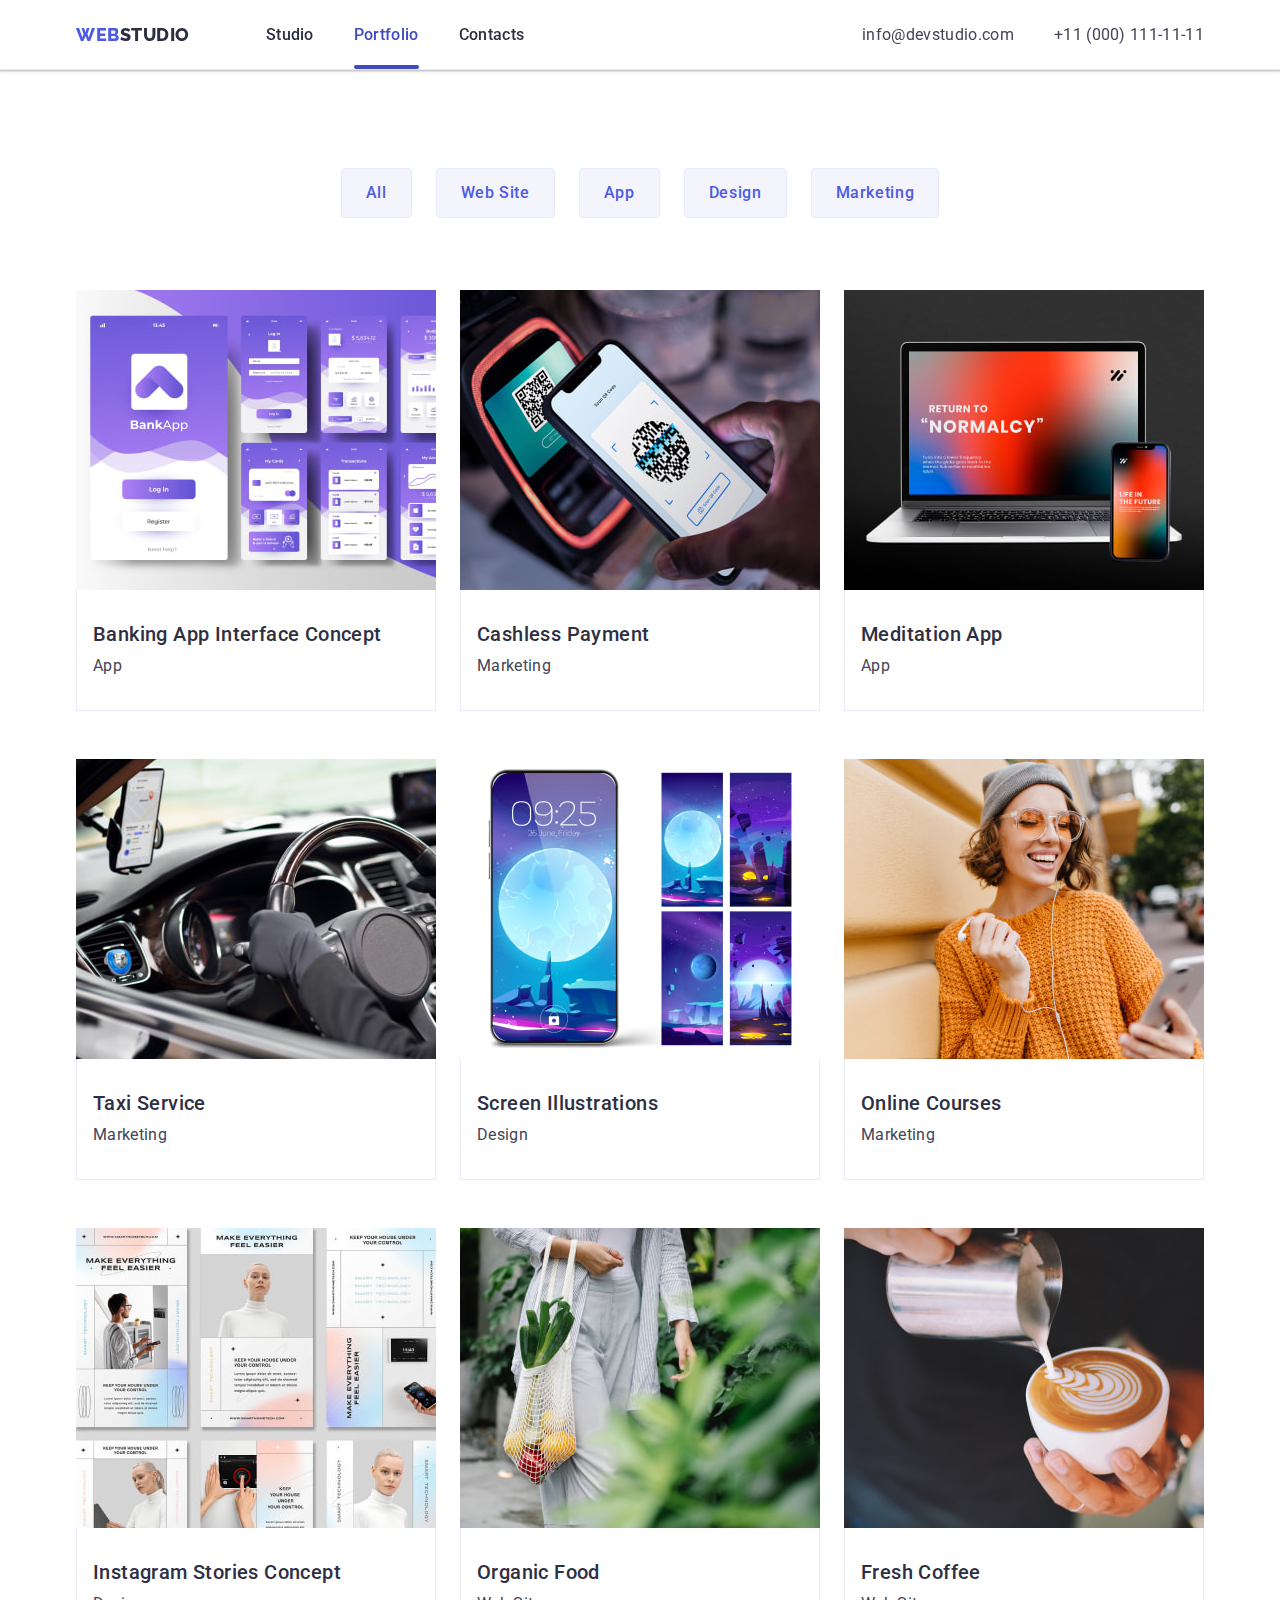
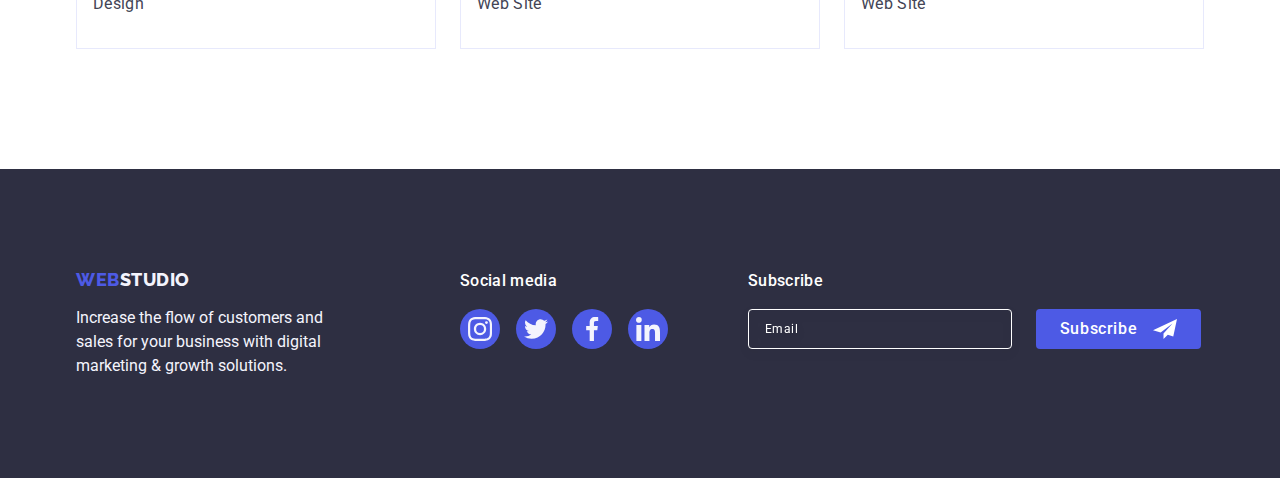
==== portfolio.html @ 92ce699a "Initial commit" ====
<!DOCTYPE html>
<html lang="en">
  <head>
    <meta charset="UTF-8" />
    <meta http-equiv="X-UA-Compatible" content="IE=edge" />
    <meta name="viewport" content="width=device-width, initial-scale=1.0" />
    <title>Web Studio</title>
    <link rel="preconnect" href="https://fonts.googleapis.com" />
    <link rel="preconnect" href="https://fonts.gstatic.com" crossorigin />
    <link href="https://fonts.googleapis.com/css2?family=Raleway:wght@800&family=Roboto:wght@400;500;700&display=swap" rel="stylesheet" />
    <link rel="stylesheet" href="https://cdnjs.cloudflare.com/ajax/libs/modern-normalize/1.0.0/modern-normalize.min.css" />
    <link rel="stylesheet" href="./css/styles.css" />
  </head>
  <body>
    <!-- Header -->
    <header class="header">
      <div class="header-section container">
        <nav class="nav-list">
          <a class="logo link" href="./index.html">Web<span class="logo-studio">Studio</span></a>
          <ul class="list">
            <li><a class="link" href="./index.html">Studio</a></li>
            <li><a class="link underline" href="./portfolio.html">Portfolio</a></li>
            <li><a class="link" href="">Contacts</a></li>
          </ul>
        </nav>
        <address class="address-link">
          <ul class="list">
            <li><a class="link" href="mailto:info@devstudio.com">info@devstudio.com</a></li>
            <li><a class="link" href="tel:+110001111111">+11 (000) 111-11-11</a></li>
          </ul>
        </address>
      </div>
    </header>
    <main>
      <!-- Main section -->
      <section class="portfolio-section">
        <div class="container">
          <h1 hidden>Portfolio</h1>
          <ul class="list">
            <li>
              <button class="filter-button" type="button">All</button>
            </li>
            <li>
              <button class="filter-button" type="button">Web Site</button>
            </li>
            <li>
              <button class="filter-button" type="button">App</button>
            </li>
            <li>
              <button class="filter-button" type="button">Design</button>
            </li>
            <li>
              <button class="filter-button" type="button">Marketing</button>
            </li>
          </ul>
          <ul class="portfolio-content-list list">
            <li class="portfolio-content-item">
              <a class="link portfolio-link" href="">
                <div class="thumb">
                  <img src="./images/portfolio/img-1.jpg" width="360" height="300" alt="Illustration" />
                  <p class="overlay-text">
                    14 Stylish and User-Friendly App Design Concepts · Task Manager App · Calorie Tracker App · Exotic Fruit Ecommerce App · Cloud Storage App
                  </p>
                </div>
                <div class="portfolio-content-list-text">
                  <h2 class="portfolio-content-subtitle">Banking App Interface Concept</h2>
                  <p class="portfolio-content-text">App</p>
                </div>
              </a>
            </li>
            <li class="portfolio-content-item">
              <a class="link portfolio-link" href="">
                <div class="thumb">
                  <img src="./images/portfolio/img-2.jpg" width="360" height="300" alt="Illustration" />
                  <p class="overlay-text">
                    14 Stylish and User-Friendly App Design Concepts · Task Manager App · Calorie Tracker App · Exotic Fruit Ecommerce App · Cloud Storage App
                  </p>
                </div>
                <div class="portfolio-content-list-text">
                  <h2 class="portfolio-content-subtitle">Cashless Payment</h2>
                  <p class="portfolio-content-text">Marketing</p>
                </div>
              </a>
            </li>
            <li class="portfolio-content-item">
              <a class="link portfolio-link" href="">
                <div class="thumb">
                  <img src="./images/portfolio/img-3.jpg" width="360" height="300" alt="Illustration" />
                  <p class="overlay-text">
                    14 Stylish and User-Friendly App Design Concepts · Task Manager App · Calorie Tracker App · Exotic Fruit Ecommerce App · Cloud Storage App
                  </p>
                </div>
                <div class="portfolio-content-list-text">
                  <h2 class="portfolio-content-subtitle">Meditation App</h2>
                  <p class="portfolio-content-text">App</p>
                </div>
              </a>
            </li>
            <li class="portfolio-content-item">
              <a class="link portfolio-link" href="">
                <div class="thumb">
                  <img src="./images/portfolio/img-4.jpg" width="360" height="300" alt="Illustration" />
                  <p class="overlay-text">
                    14 Stylish and User-Friendly App Design Concepts · Task Manager App · Calorie Tracker App · Exotic Fruit Ecommerce App · Cloud Storage App
                  </p>
                </div>
                <div class="portfolio-content-list-text">
                  <h2 class="portfolio-content-subtitle">Taxi Service</h2>
                  <p class="portfolio-content-text">Marketing</p>
                </div>
              </a>
            </li>
            <li class="portfolio-content-item">
              <a class="link portfolio-link" href="">
                <div class="thumb">
                  <img src="./images/portfolio/img-5.jpg" width="360" height="300" alt="Illustration" />
                  <p class="overlay-text">
                    14 Stylish and User-Friendly App Design Concepts · Task Manager App · Calorie Tracker App · Exotic Fruit Ecommerce App · Cloud Storage App
                  </p>
                </div>
                <div class="portfolio-content-list-text">
                  <h2 class="portfolio-content-subtitle">Screen Illustrations</h2>
                  <p class="portfolio-content-text">Design</p>
                </div>
              </a>
            </li>
            <li class="portfolio-content-item">
              <a class="link portfolio-link" href="">
                <div class="thumb">
                  <img src="./images/portfolio/img-6.jpg" width="360" height="300" alt="Illustration" />
                  <p class="overlay-text">
                    14 Stylish and User-Friendly App Design Concepts · Task Manager App · Calorie Tracker App · Exotic Fruit Ecommerce App · Cloud Storage App
                  </p>
                </div>
                <div class="portfolio-content-list-text">
                  <h2 class="portfolio-content-subtitle">Online Courses</h2>
                  <p class="portfolio-content-text">Marketing</p>
                </div>
              </a>
            </li>
            <li class="portfolio-content-item">
              <a class="link portfolio-link" href="">
                <div class="thumb">
                  <img src="./images/portfolio/img-7.jpg" width="360" height="300" alt="Illustration" />
                  <p class="overlay-text">
                    14 Stylish and User-Friendly App Design Concepts · Task Manager App · Calorie Tracker App · Exotic Fruit Ecommerce App · Cloud Storage App
                  </p>
                </div>
                <div class="portfolio-content-list-text">
                  <h2 class="portfolio-content-subtitle">Instagram Stories Concept</h2>
                  <p class="portfolio-content-text">Design</p>
                </div>
              </a>
            </li>
            <li class="portfolio-content-item">
              <a class="link portfolio-link" href="">
                <div class="thumb">
                  <img src="./images/portfolio/img-8.jpg" width="360" height="300" alt="Illustration" />
                  <p class="overlay-text">
                    14 Stylish and User-Friendly App Design Concepts · Task Manager App · Calorie Tracker App · Exotic Fruit Ecommerce App · Cloud Storage App
                  </p>
                </div>
                <div class="portfolio-content-list-text">
                  <h2 class="portfolio-content-subtitle">Organic Food</h2>
                  <p class="portfolio-content-text">Web Site</p>
                </div>
              </a>
            </li>
            <li class="portfolio-content-item">
              <a class="link portfolio-link" href="">
                <div class="thumb">
                  <img src="./images/portfolio/img-9.jpg" width="360" height="300" alt="Illustration" />
                  <p class="overlay-text">
                    14 Stylish and User-Friendly App Design Concepts · Task Manager App · Calorie Tracker App · Exotic Fruit Ecommerce App · Cloud Storage App
                  </p>
                </div>
                <div class="portfolio-content-list-text">
                  <h2 class="portfolio-content-subtitle">Fresh Coffee</h2>
                  <p class="portfolio-content-text">Web Site</p>
                </div>
              </a>
            </li>
          </ul>
        </div>
      </section>
    </main>
    <!-- Footer -->
    <footer class="footer">
      <div class="container footer-container">
        <div class="footer-text">
          <a class="link" href="./index.html">Web<span class="logo-studio">Studio</span></a>
          <p class="text">Increase the flow of customers and sales for your business with digital marketing & growth solutions.</p>
        </div>
        <div class="footer-social">
          <p class="footer-uppertitle">Social media</p>
          <ul class="footer-list">
            <li class="footer-list-item">
              <a class="footer-link" href="instagram.com">
                <svg class="footer-icon" width="24" height="24">
                  <use href="./images/icons.svg#instagram"></use>
                </svg>
              </a>
            </li>
            <li class="footer-list-item">
              <a class="footer-link" href="twitter.com">
                <svg class="footer-icon" width="24" height="24">
                  <use href="./images/icons.svg#twitter"></use>
                </svg>
              </a>
            </li>
            <li class="footer-list-item">
              <a class="footer-link" href="facebook.com">
                <svg class="footer-icon" width="24" height="24">
                  <use href="./images/icons.svg#facebook"></use>
                </svg>
              </a>
            </li>
            <li class="footer-list-item">
              <a class="footer-link" href="linkedin.com">
                <svg class="footer-icon" width="24" height="24">
                  <use href="./images/icons.svg#linkedin"></use>
                </svg>
              </a>
            </li>
          </ul>
        </div>
        <div class="footer-email-container">
          <p class="footer-uppertitle">Subscribe</p>
          <form name="email_form">
            <input class="footer-email" type="email" name="email" placeholder="Email" />
          </form>
          <button class="subscribe-btn" type="submit">
            Subscribe
            <svg class="subscribe-icon" width="24" height="24">
              <use href="./images/icons.svg#subscribe"></use>
            </svg>
          </button>
        </div>
      </div>
    </footer>
  </body>
</html>
---- css/styles.css ----
:root {
    --color-iris: #4d5ae5;
    --color-ocean: #404bbf;
    --color-navy-blue: #2e2f42;
    --color-green: #31d0aa;
    --color-slate: #434455;
    --color-light-slate: #8e8f99;
    --color-cornflower: #e7e9fc;
    --color-cloud: #f4f4fd;
    --color-navy-blue-modal: rgba(46, 47, 66, 0.4);
    --color-grey: #2e2f42;
    --color-white: #ffffff;
    --color-dairy: #fcfcfc;
    --standart-anim: 250ms cubic-bezier(0.4, 0, 0.2, 1);
}

body {
    font-family: 'Roboto', sans-serif;
    color: #434455;
    background-color: var(--color-white);
}

img {
    display: block;
}

ul {
    padding-inline: 0;
    margin-inline: 0;
    padding: 0;
    margin: 0;
}


h1 h2 h3 h4 h5 {
    padding-inline: 0;
    margin-inline: 0;
    padding: 0;
    margin: 0;
}

p {
    padding-inline: 0;
    margin-inline: 0;
    padding: 0;
    margin: 0;
}

.container {
    width: 1158px;
    margin: 0 auto;
    padding: 0 15px;
}

/**
  |============================
  | Header & Logo
  |============================
*/

.header {
    position: fixed;
    z-index: 2;
    top: 0;
    width: 100%;
    background-color: var(--color-white);
    border-bottom: 1px solid var(--color-cornflower);
    box-shadow: 0px 2px 1px rgba(46, 47, 66, 0.08), 0px 1px 1px rgba(46, 47, 66, 0.16), 0px 1px 6px rgba(46, 47, 66, 0.08);
}

.header-section {
    display: flex;
    align-items: center;
}

.nav-list {
    display: flex;
    align-items: center;
    justify-content: space-around;
    margin-right: auto;
}

.header .logo {
    margin-right: 76px;
}

.header .link {
    padding: 24px 0;
    font-family: 'Raleway', sans-serif;
    font-weight: 800;
    font-size: 18px;
    line-height: 1.17;
    letter-spacing: 0.03em;
    text-transform: uppercase;
    text-decoration: none;
    color: var(--color-iris)
}

.header .logo-studio {
    color: var(--color-navy-blue);
}

.header .list {
    gap: 40px;
    display: flex;
    list-style: none;
}

.header .list .link {
    position: relative;
    font-family: inherit;
    text-transform: none;
    font-weight: 500;
    font-size: 16px;
    line-height: 1.5;
    text-decoration: none;
    letter-spacing: 0.02em;
    color: var(--color-navy-blue);

    transition: color var(--standart-anim);
}

.header .list .link:hover,
.header .list .link:focus {
    color: var(--color-ocean);
}

.header .list .link.underline {
    color: var(--color-ocean);
}

.underline::after {
    content: '';
    position: absolute;
    left: 0;
    bottom: -1px;
    display: block;
    height: 4px;
    width: 100%;
    background-color: var(--color-ocean);
    border-radius: 2px;
}

.address-link {
    font-style: normal;
    list-style: none;
}

.address-link .list .link {
    text-transform: none;
    font-weight: 400;
    font-size: 16px;
    line-height: 1.5;
    color: var(--color-slate);
    text-decoration: none;
    letter-spacing: 0.02em;
}

.address-link .link:hover,
.address-link .link:focus {
    color: var(--color-ocean);
}

/**
  |============================
  | Hero section
  |============================
*/

.hero {
    margin-top: 72px;
    background-image: linear-gradient(rgba(46, 47, 66, 0.7), rgba(46, 47, 66, 0.7)), url('../images/main-page/background.jpg');
    background-position: center;
    background-repeat: no-repeat;
    background-size: cover;
    max-width: 1440px;
    margin-left: auto;
    margin-right: auto;
    background-color: var(--color-navy-blue);
    padding: 188px 0;

}

.hero-title {
    margin: 0 auto 48px;
    display: block;
    max-width: 496px;
    font-weight: 700;
    font-size: 56px;
    color: var(--color-white);
    text-align: center;
    line-height: 1.07;
    letter-spacing: 0.02em;
}

.hero-btn {
    min-width: 169px;
    height: 56px;
    display: block;
    margin: 0 auto;
    text-align: center;
    cursor: pointer;
    font-family: inherit;
    font-weight: 500;
    font-size: 16px;
    line-height: 1.5;
    letter-spacing: 0.04em;
    background: var(--color-iris);
    color: var(--color-white);
    border: none;
    border-radius: 4px;

    transition: background-color var(--standart-anim);
}

.hero-btn:hover,
.hero-btn:focus {
    background-color: var(--color-ocean);
}

/**
  |============================
  | 2nd section
  |============================
*/


.advantage-list {
    padding: 120px 0;
}

.advantage-list .list {
    padding: 0;
    display: flex;
    align-items: center;
    justify-content: center;
    list-style: none;
    gap: 24px;
}

.advantage-list-item {
    width: calc((100% - 72px) / 4);
}

.advantage-list .subtitle {
    margin-top: 0;
    margin-bottom: 8px;
    font-weight: 500;
    font-size: 20px;
    line-height: 1.2;
    letter-spacing: 0.02em;
    color: var(--color-navy-blue);
    max-width: 264px;
}

.advantage-list-text {
    font-size: 16px;
    line-height: 1.5;
    letter-spacing: 0.02em;
    color: var(--color-slate);
}

.advantage-icon-container {
    display: flex;
    align-items: center;
    justify-content: center;
    height: 112px;
    background-color: var(--color-cloud);
    border-radius: 4px;
    margin-bottom: 8px;

}

/**
  |============================
  | 3rd section
  |============================
*/

.img-section {
    padding-bottom: 120px;
}

.img-section .title {
    margin-top: 0;
    font-weight: 700;
    font-size: 36px;
    line-height: 1.11;
    color: var(--color-navy-blue);
    text-align: center;
    letter-spacing: 0.02em;
    text-transform: capitalize;
    margin-bottom: 72px;
}

.img-section .list {
    display: flex;
    flex-wrap: wrap;
    justify-content: center;
    gap: 24px;
    list-style: none;
}

.img-section-item {
    width: calc((100% - 3 * 16px) / 3);
}

/**
  |============================
  | Team section
  |============================
*/

.team-section {
    background-color: var(--color-cloud);
    padding: 120px 0;
}

.team-section .list {
    display: flex;
    flex-wrap: wrap;
    gap: 24px;
    justify-content: center;
    list-style: none;
}

.team-section .title {
    margin: 0 auto 72px;
    font-weight: 700;
    font-size: 36px;
    line-height: 1.11;
    text-align: center;
    letter-spacing: 0.02em;
    text-transform: capitalize;
    color: var(--color-navy-blue);
    margin-bottom: 72px;
}

.team-section .subtitle {
    margin-top: 0;
    margin-bottom: 8px;
    text-align: center;
    font-weight: 500;
    font-size: 20px;
    line-height: 1.2;
    letter-spacing: 0.02em;
    color: var(--color-navy-blue);
}

.team-section-text {
    text-align: center;
    font-size: 16px;
    line-height: 1.5;
    letter-spacing: 0.02em;
    color: var(--color-slate);
    margin-bottom: 8px;
}

.team-section-content {
    background-color: var(--color-white);
    width: calc((100% - 72px) / 4);
    box-shadow: 0px 1px 6px rgba(46, 47, 66, 0.08), 0px 1px 1px rgba(46, 47, 66, 0.16), 0px 2px 1px rgba(46, 47, 66, 0.08);
    border-radius: 0 0 4px 4px;
}

.container-text {
    margin: 0;
    padding: 32px 0;
}

.team-section-icon-list {
    list-style: none;
    display: flex;
    gap: 24px;
    justify-content: center;
    align-items: center;
}

.team-icon {
    fill: var(--color-cloud);
}

.social-icons-item {
    width: 40px;
    height: 40px;
}

.team-section-link {
    display: flex;
    align-items: center;
    justify-content: center;
    width: 100%;
    height: 100%;
    background-color: var(--color-iris);
    border-radius: 50%;

    transition: background-color var(--standart-anim);
}

.team-section-link:hover,
.team-section-link:focus {
    background-color: var(--color-ocean);
}

/**
  |============================
  | Customers section
  |============================
*/

.customers-section {
    padding: 120px 0;
}

.customers-section-title {
    margin: 0;
    margin-bottom: 72px;
    display: block;
    text-align: center;
    font-weight: 700;
    font-size: 36px;
    line-height: 1.1;
    letter-spacing: 0.02em;
    color: var(--color-navy-blue);
}

.customers-section-list {
    display: flex;
    align-items: center;
    justify-content: center;
    list-style: none;
    gap: 24px;
}

.customers-icon {
    fill: currentColor;
}

.customers-link {
    display: flex;
    align-items: center;
    justify-content: center;
    height: 100%;
    width: 100%;
    border: 1px solid var(--color-light-slate);
    border-radius: 4px;
    color: var(--color-light-slate);

    transition: border-color var(--standart-anim),
        color var(--standart-anim);
}

.customers-link:hover,
.customers-link:focus {
    border-color: var(--color-ocean);
    color: var(--color-ocean);
}

.customers-section-item {
    width: calc((100% - 120px) / 6);
    height: 88px;
}

/**
  |============================
  | Footer
  |============================
*/

.footer {
    background-color: var(--color-navy-blue);
    padding: 100px 0;
}

.footer-container {
    display: flex;
    align-items: baseline;
}

.footer-text {
    margin-right: 120px;
}

.footer-social {
    margin-right: 80px;
}

.footer-uppertitle {
    font-weight: 500;
    font-size: 16px;
    line-height: 1.5;
    letter-spacing: 0.02em;
    color: var(--color-white);
    margin-bottom: 16px;
}

.footer-list-item {
    height: 40px;
    width: 40px;
}

.footer-link {
    display: flex;
    align-items: center;
    justify-content: center;
    height: 100%;
    width: 100%;
    background-color: var(--color-iris);
    color: var(--color-cloud);
    border-radius: 50%;

    transition: background-color var(--standart-anim);
}

.footer-link:hover,
.footer-link:focus {
    background-color: var(--color-green);
}

.footer-icon {
    fill: currentColor;
}

.footer-list {
    display: flex;
    list-style: none;
    gap: 16px;
    justify-content: center;
    align-items: center;
}

.footer .link {
    display: inline-block;
    font-family: 'Raleway', sans-serif;
    font-weight: 800;
    font-size: 18px;
    line-height: 1.17;
    letter-spacing: 0.03em;
    text-transform: uppercase;
    text-decoration: none;
    color: var(--color-iris);
    margin-bottom: 16px;
}

.footer .logo-studio {
    color: var(--color-cloud);
}

.footer .text {
    font-size: 16px;
    line-height: 1.5;
    color: var(--color-cloud);
    max-width: 264px;
}

.footer-email-container {
    position: relative;
}

.email-text {
    position: absolute;
    bottom: 8px;
    left: 16px;

    font-weight: 400;
    font-size: 12px;
    line-height: 2;
    letter-spacing: 0.04em;
    color: var(--color-white);
}

.footer-email::placeholder {
    color: var(--color-white);
}

/* .footer-email-container::after {
    pointer-events: none;
    content: 'Email';
    position: absolute;
    bottom: 8px;
    left: 16px;
    font-weight: 400;
    font-size: 12px;
    line-height: 2;
    letter-spacing: 0.04em;
    color: var(--color-white);
}

.footer-email:focus+.footer-email-container::after,
.footer-email:focus-visible+.footer-email-container::after {
    color: var(--color-navy-blue);
} */

.footer-email {
    font-weight: 400;
    font-size: 12px;
    line-height: 2;
    letter-spacing: 0.04em;
    padding: 8px 16px;

    height: 40px;
    width: 264px;
    background-color: transparent;
    border: 1px solid var(--color-white);
    color: var(--color-white);
    filter: drop-shadow(0px 4px 4px rgba(0, 0, 0, 0.15));
    border-radius: 4px;
}

.subscribe-btn {
    display: flex;
    align-items: center;
    justify-content: center;
    gap: 16px;

    position: absolute;
    top: 50%;
    left: calc(100% + 24px);
    cursor: pointer;
    height: 40px;
    width: 165px;
    padding: 0;

    font-weight: 500;
    font-size: 16px;
    line-height: 1.5;
    letter-spacing: 0.04em;
    color: var(--color-white);

    background: var(--color-iris);
    border: 0;
    border-radius: 4px;
    transition: background-color var(--standart-anim);
}

.subscribe-btn:hover,
.subscribe-btn:focus {
    background-color: var(--color-ocean);
}

.subscribe-icon {
    fill: var(--color-white);
}

/**
  |============================
  | Portfolio
  |============================
*/

.portfolio-section {
    margin-top: 72px;
    padding: 96px 0 120px;
}

.portfolio-section .list {
    display: flex;
    flex-wrap: wrap;
    justify-content: center;
    gap: 24px;
    list-style: none;
    margin-bottom: 72px;
}

.filter-button {
    padding: 12px 24px;
    cursor: pointer;
    font-family: inherit;
    font-weight: 500;
    font-size: 16px;
    line-height: 1.5;
    letter-spacing: 0.04em;
    color: var(--color-iris);
    background-color: var(--color-cloud);
    border-radius: 4px;
    border: 1px solid var(--color-cornflower);

    transition: color var(--standart-anim),
        background-color var(--standart-anim),
        border-color var(--standart-anim),
        box-shadow var(--standart-anim);
}

.filter-button:hover,
.filter-button:focus {
    color: var(--color-white);
    background-color: var(--color-ocean);
    border: 1px solid transparent;
    box-shadow: 0px 3px 1px rgba(0, 0, 0, 0.1),
        0px 2px 1px rgba(0, 0, 0, 0.08),
        0px 2px 2px rgba(0, 0, 0, 0.12);
}

.portfolio-section .portfolio-content-list {
    display: flex;
    flex-wrap: wrap;
    justify-content: center;
    column-gap: 24px;
    row-gap: 48px;
    list-style: none;
    margin-bottom: 0;
}

.portfolio-content-list .link {
    text-decoration: none;
}

.portfolio-content-subtitle {
    margin-top: 0;
    font-weight: 500;
    font-size: 20px;
    line-height: 1.2;
    letter-spacing: 0.02em;
    color: var(--color-navy-blue);
    margin-bottom: 8px;
}

.portfolio-content-text {
    font-size: 16px;
    line-height: 1.5;
    letter-spacing: 0.02em;
    color: var(--color-slate);
}

.portfolio-content-list-text {
    padding: 32px 16px;
    border: 1px solid var(--color-cornflower);
    border-top: none;
}

.portfolio-link {
    position: relative;
    display: block;

    transition: box-shadow var(--standart-anim);
}

.portfolio-link:hover,
.portfolio-link:focus {
    box-shadow: 0px 1px 6px rgba(46, 47, 66, 0.08),
        0px 1px 1px rgba(46, 47, 66, 0.16),
        0px 2px 1px rgba(46, 47, 66, 0.08);
}

.portfolio-link:hover .overlay-text,
.portfolio-link:focus .overlay-text {
    transform: translateY(0%);
}

.thumb {
    position: relative;
    overflow: hidden;
}

.overlay-text {
    position: absolute;
    top: 0;
    width: 100%;
    height: 100%;
    padding: 40px 32px;
    font-weight: 400;
    font-size: 16px;
    line-height: 1.5;
    letter-spacing: 0.02em;
    color: var(--color-cloud);
    background-color: var(--color-iris);
    transform: translateY(100%);

    transition: transform var(--standart-anim);
}

/**
  |============================
  | Modal window
  |============================
*/

.backdrop {
    position: fixed;
    z-index: 3;
    top: 0;
    left: 0;
    width: 100%;
    height: 100%;
    background: var(--color-navy-blue-modal);
    opacity: 1;
    visibility: visible;

    transition: opacity var(--standart-anim),
        visibility var(--standart-anim);
}

.backdrop.is-hidden {
    opacity: 0;
    visibility: hidden;
    pointer-events: none;

    transition-delay: 250ms;
}

.backdrop.is-hidden .modal {
    transform: translate(-50%, -35%) scale(0);
    opacity: 0;
}

.modal {
    display: flex;
    flex-direction: column;
    padding: 72px 24px 24px;
    position: absolute;
    top: 50%;
    left: 50%;
    transform: translate(-50%, -50%) scale(1);
    width: 408px;
    min-height: 584px;
    background: var(--color-dairy);
    box-shadow: 0px 1px 1px rgba(0, 0, 0, 0.14), 0px 1px 3px rgba(0, 0, 0, 0.12), 0px 2px 1px rgba(0, 0, 0, 0.2);
    border-radius: 4px;
    opacity: 1;

    transition: transform var(--standart-anim),
        opacity var(--standart-anim);
    transition-delay: 150ms;
}

.modal-close-btn {
    cursor: pointer;
    position: absolute;
    top: 24px;
    right: 24px;
    width: 24px;
    height: 24px;
    border: 1px solid rgba(0, 0, 0, 0.1);
    border-radius: 50%;
    background-color: var(--color-cornflower);

    display: flex;
    justify-content: center;
    align-items: center;
    padding: 0;
    transition: background-color var(--standart-anim),
        border var(--standart-anim);
}

.modal-close-btn:hover,
.modal-close-btn:focus {
    color: var(--color-white);
    background-color: var(--color-ocean);
    border: none;
}

.modal-close-btn:hover .modal-close-icon,
.modal-close-btn:focus .modal-close-icon {
    fill: var(--color-white);
}

.modal-close-icon {
    fill: var(--color-navy-blue);

    transition: fill var(--standart-anim);
}

/**
  |============================
  | Modal Form
  |============================
*/

.modal-uppertitle {
    font-weight: 500;
    font-size: 16px;
    line-height: 1.5;
    text-align: center;
    letter-spacing: 0.02em;
    margin-bottom: 16px;
}

.modal-form {
    display: flex;
    flex-direction: column;
    gap: 8px;
}

.modal-form-label {
    position: relative;
    font-weight: 400;
    font-size: 12px;
    line-height: 1.17;
    letter-spacing: 0.04em;
    color: var(--color-slate);
}

.modal-form-input {
    width: 100%;
    background-color: transparent;
    margin-top: 4px;
    height: 40px;
    padding-left: 38px;
    border: 1px solid var(--color-navy-blue-modal);
    border-radius: 4px;
    transition: border var(--standart-anim);
}

.modal-form-input:focus-visible,
.modal-form-input:focus {
    outline: none;
    border: 1px solid var(--color-iris);
}

.modal-input-icon {
    position: absolute;
    top: 26px;
    left: 16px;
    fill: var(--color-navy-blue);
    transition: fill var(--standart-anim);
}

.modal-form-input:focus-visible+.modal-input-icon,
.modal-form-input:focus+.modal-input-icon {
    fill: var(--color-iris);
}

.comment-text {
    height: 120px;
    resize: none;
    padding: 8px 16px;
}

.comment-text::placeholder {
    font-weight: 400;
    font-size: 12px;
    line-height: 1.17;
    letter-spacing: 0.04em;
}

.modal .hero-btn {
    margin: auto;
    margin-bottom: 0;
}

.modal-checkbox-container {
    display: flex;
    align-items: center;
}

.modal-checkbox-label::after {
    content: '';
    position: absolute;
    top: 0;
    left: -24px;
    width: 16px;
    height: 16px;
    background-color: var(--color-dairy);
    border: 1px solid var(--color-navy-blue-modal);
    border-radius: 2px;
    z-index: 1;
    transition: border var(--standart-anim),
        background-color var(--standart-anim);
}

.checkbox-icon {
    position: absolute;
    top: 4px;
    left: -21px;
    z-index: 2;
    fill: transparent;
    transition: fill var(--standart-anim);
}

.modal-checkbox:checked+.modal-checkbox-label>.checkbox-icon {
    fill: var(--color-cloud);

}

.modal-checkbox:checked+.modal-checkbox-label::after {
    background: var(--color-ocean);
    border: 1px solid var(--color-ocean);
}

.modal-checkbox {
    visibility: hidden;
    cursor: pointer;
    width: 16px;
    height: 16px;
    margin: 0;
}

.modal-checkbox-label {
    position: relative;
    margin-left: 8px;
    font-weight: 400;
    font-size: 12px;
    line-height: 1.17;
    letter-spacing: 0.04em;
    color: var(--color-light-slate);
    cursor: pointer;
}

.modal-link {
    font-weight: 400;
    font-size: 12px;
    line-height: 1.33;
    letter-spacing: 0.04em;
    text-decoration-line: underline;
    color: var(--color-iris);
}
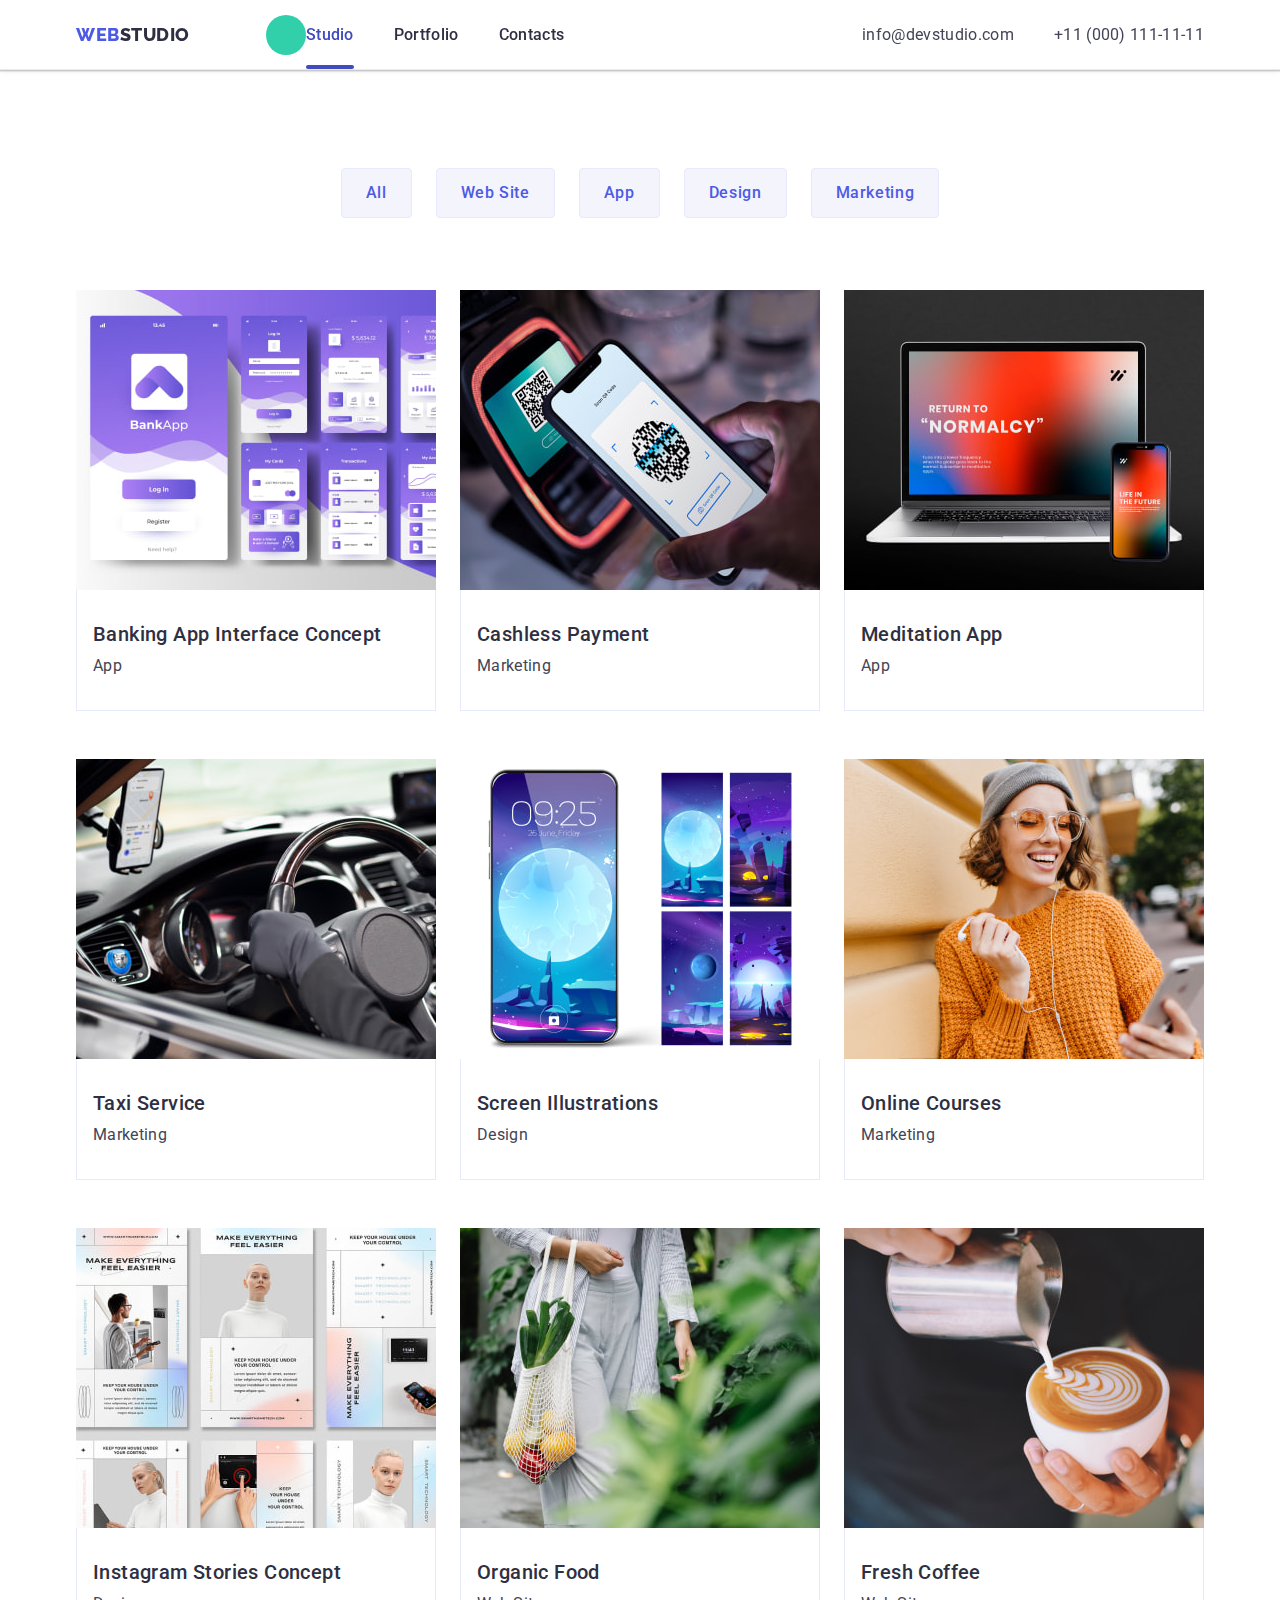
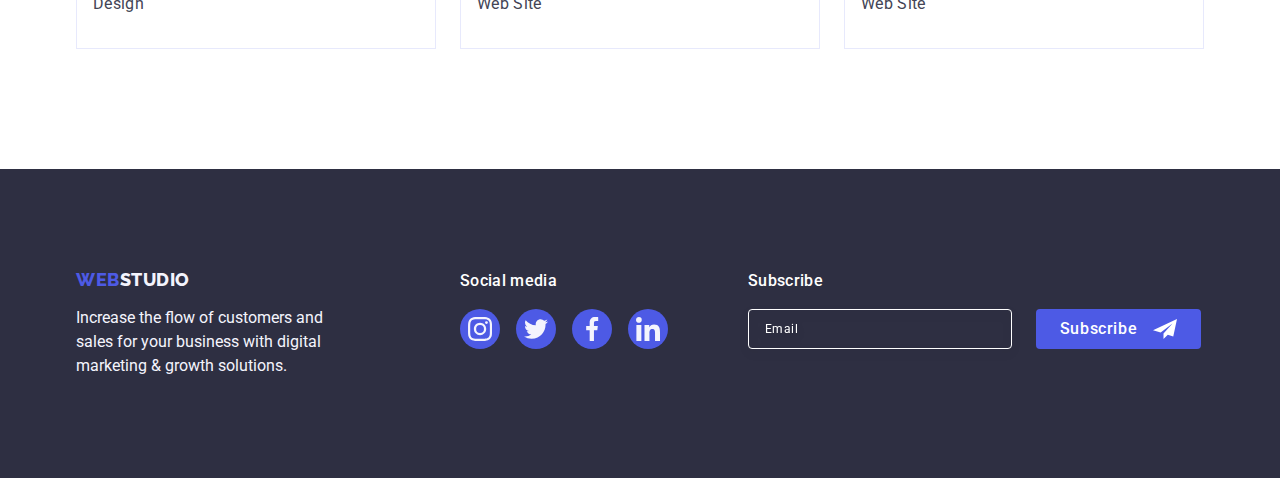
==== commit 2c7c750a: "All sections without footer and Portfolio page" ====
--- a/portfolio.html
+++ b/portfolio.html
@@ -15,11 +15,16 @@
     <!-- Header -->
     <header class="header">
       <div class="header-section container">
+        <a class="logo link" href="./index.html">Web<span class="logo-studio">Studio</span></a>
+        <button class="menu-btn">
+          <svg class="menu-icon" width="32" height="22">
+            <use href="./images/icons.svg#hamburger-menu"></use>
+          </svg>
+        </button>
         <nav class="nav-list">
-          <a class="logo link" href="./index.html">Web<span class="logo-studio">Studio</span></a>
           <ul class="list">
-            <li><a class="link" href="./index.html">Studio</a></li>
-            <li><a class="link underline" href="./portfolio.html">Portfolio</a></li>
+            <li><a class="link underline" href="./index.html">Studio</a></li>
+            <li><a class="link" href="./portfolio.html">Portfolio</a></li>
             <li><a class="link" href="">Contacts</a></li>
           </ul>
         </nav>
--- a/css/styles.css
+++ b/css/styles.css
@@ -47,9 +47,24 @@
 }
 
 .container {
-    width: 1158px;
-    margin: 0 auto;
-    padding: 0 15px;
+    max-width: 428px;
+    padding-left: 15px;
+    padding-right: 15px;
+
+}
+
+@media screen and (min-width: 768px) {
+    .container {
+        max-width: 768px;
+        margin-left: auto;
+        margin-right: auto;
+    }
+}
+
+@media screen and (min-width: 1158px) {
+    .container {
+        max-width: 1158px;
+    }
 }
 
 /**
@@ -71,6 +86,24 @@
 .header-section {
     display: flex;
     align-items: center;
+}
+
+.menu-btn {
+    display: flex;
+    align-items: center;
+    justify-content: center;
+    /* background-color: transparent; */
+    background-color: #31d0aa;
+    cursor: pointer;
+    width: 40px;
+    height: 40px;
+    outline: none;
+    border: none;
+    border-radius: 50%;
+}
+
+.menu-icon {
+    fill: var(--color-navy-blue);
 }
 
 .nav-list {
@@ -159,6 +192,16 @@
 .address-link .link:hover,
 .address-link .link:focus {
     color: var(--color-ocean);
+}
+
+@media screen and (max-width: 767px) {
+    .nav-list {
+        display: none;
+    }
+
+    .address-link {
+        display: none;
+    }
 }
 
 /**
@@ -182,14 +225,14 @@
 }
 
 .hero-title {
-    margin: 0 auto 48px;
+    margin: 0 auto 88px;
     display: block;
-    max-width: 496px;
+    max-width: 320px;
     font-weight: 700;
-    font-size: 56px;
+    font-size: 36px;
+    line-height: 1.11;
     color: var(--color-white);
     text-align: center;
-    line-height: 1.07;
     letter-spacing: 0.02em;
 }
 
@@ -218,6 +261,26 @@
     background-color: var(--color-ocean);
 }
 
+@media screen and (min-width: 768px) {
+    .hero-title {
+        margin: 0 auto 36px;
+        display: block;
+        max-width: 496px;
+        font-weight: 700;
+        font-size: 56px;
+        line-height: 1.07;
+        color: var(--color-white);
+        text-align: center;
+        letter-spacing: 0.02em;
+    }
+}
+
+@media screen and (min-width: 1158px) {
+    .hero-title {
+        margin: 0 auto 48px;
+    }
+}
+
 /**
   |============================
   | 2nd section
@@ -226,7 +289,7 @@
 
 
 .advantage-list {
-    padding: 120px 0;
+    padding: 96px 0;
 }
 
 .advantage-list .list {
@@ -234,26 +297,26 @@
     display: flex;
     align-items: center;
     justify-content: center;
+    flex-wrap: wrap;
     list-style: none;
-    gap: 24px;
+    gap: 72px;
 }
 
 .advantage-list-item {
-    width: calc((100% - 72px) / 4);
+    width: 100%;
 }
 
 .advantage-list .subtitle {
-    margin-top: 0;
-    margin-bottom: 8px;
+    margin: 0 auto 8px;
+    font-weight: 700;
+    font-size: 36px;
+    line-height: 1.11;
+    letter-spacing: 0.02em;
+    color: var(--color-navy-blue);
+}
+
+.advantage-list-text {
     font-weight: 500;
-    font-size: 20px;
-    line-height: 1.2;
-    letter-spacing: 0.02em;
-    color: var(--color-navy-blue);
-    max-width: 264px;
-}
-
-.advantage-list-text {
     font-size: 16px;
     line-height: 1.5;
     letter-spacing: 0.02em;
@@ -269,6 +332,53 @@
     border-radius: 4px;
     margin-bottom: 8px;
 
+}
+
+@media screen and (max-width: 767px) {
+    .advantage-list .subtitle {
+        text-align: center;
+    }
+}
+
+@media screen and (max-width: 1157px) {
+    .advantage-icon-container {
+        display: none;
+    }
+}
+
+@media screen and (min-width: 768px) {
+    .advantage-list .list {
+        gap: 72px 24px;
+    }
+
+    .advantage-list-item {
+        width: calc((100% - 24px) / 2);
+    }
+}
+
+@media screen and (min-width: 1158px) {
+    .advantage-list {
+        padding: 120px 0;
+    }
+
+    .advantage-list-text {
+        font-weight: 400;
+    }
+
+    .advantage-list-item {
+        width: calc((100% - 24px * 3) / 4);
+    }
+
+    .advantage-list .subtitle {
+        margin-top: 0;
+        margin-bottom: 8px;
+        font-weight: 500;
+        font-size: 20px;
+        line-height: 1.2;
+        letter-spacing: 0.02em;
+        color: var(--color-navy-blue);
+        max-width: 264px;
+    }
 }
 
 /**
@@ -305,6 +415,12 @@
     width: calc((100% - 3 * 16px) / 3);
 }
 
+@media screen and (max-width: 1157px) {
+    .img-section {
+        display: none;
+    }
+}
+
 /**
   |============================
   | Team section
@@ -313,13 +429,13 @@
 
 .team-section {
     background-color: var(--color-cloud);
-    padding: 120px 0;
+    padding: 96px 0;
 }
 
 .team-section .list {
     display: flex;
     flex-wrap: wrap;
-    gap: 24px;
+    row-gap: 72px;
     justify-content: center;
     list-style: none;
 }
@@ -358,7 +474,7 @@
 
 .team-section-content {
     background-color: var(--color-white);
-    width: calc((100% - 72px) / 4);
+    width: 264px;
     box-shadow: 0px 1px 6px rgba(46, 47, 66, 0.08), 0px 1px 1px rgba(46, 47, 66, 0.16), 0px 2px 1px rgba(46, 47, 66, 0.08);
     border-radius: 0 0 4px 4px;
 }
@@ -402,6 +518,18 @@
     background-color: var(--color-ocean);
 }
 
+@media screen and (min-width: 768px) {
+    .team-section .list {
+        gap: 72px 24px;
+    }
+}
+
+@media screen and (min-width:1158px) {
+    .team-section {
+        padding: 120px 0;
+    }
+}
+
 /**
   |============================
   | Customers section
@@ -409,7 +537,7 @@
 */
 
 .customers-section {
-    padding: 120px 0;
+    padding: 96px 0;
 }
 
 .customers-section-title {
@@ -419,7 +547,7 @@
     text-align: center;
     font-weight: 700;
     font-size: 36px;
-    line-height: 1.1;
+    line-height: 1.11;
     letter-spacing: 0.02em;
     color: var(--color-navy-blue);
 }
@@ -428,6 +556,7 @@
     display: flex;
     align-items: center;
     justify-content: center;
+    flex-wrap: wrap;
     list-style: none;
     gap: 24px;
 }
@@ -457,8 +586,26 @@
 }
 
 .customers-section-item {
-    width: calc((100% - 120px) / 6);
+    width: calc((100% - 24px) / 2);
     height: 88px;
+}
+
+@media screen and (min-width: 768px) {
+    .customers-section-item {
+        width: calc((100% - 24px * 2) / 3);
+        height: 88px;
+    }
+}
+
+@media screen and (min-width: 1158px) {
+    .customers-section {
+        padding: 120px 0;
+    }
+
+    .customers-section-item {
+        width: calc((100% - 24px * 5) / 6);
+        height: 88px;
+    }
 }
 
 /**
@@ -572,24 +719,6 @@
 .footer-email::placeholder {
     color: var(--color-white);
 }
-
-/* .footer-email-container::after {
-    pointer-events: none;
-    content: 'Email';
-    position: absolute;
-    bottom: 8px;
-    left: 16px;
-    font-weight: 400;
-    font-size: 12px;
-    line-height: 2;
-    letter-spacing: 0.04em;
-    color: var(--color-white);
-}
-
-.footer-email:focus+.footer-email-container::after,
-.footer-email:focus-visible+.footer-email-container::after {
-    color: var(--color-navy-blue);
-} */
 
 .footer-email {
     font-weight: 400;
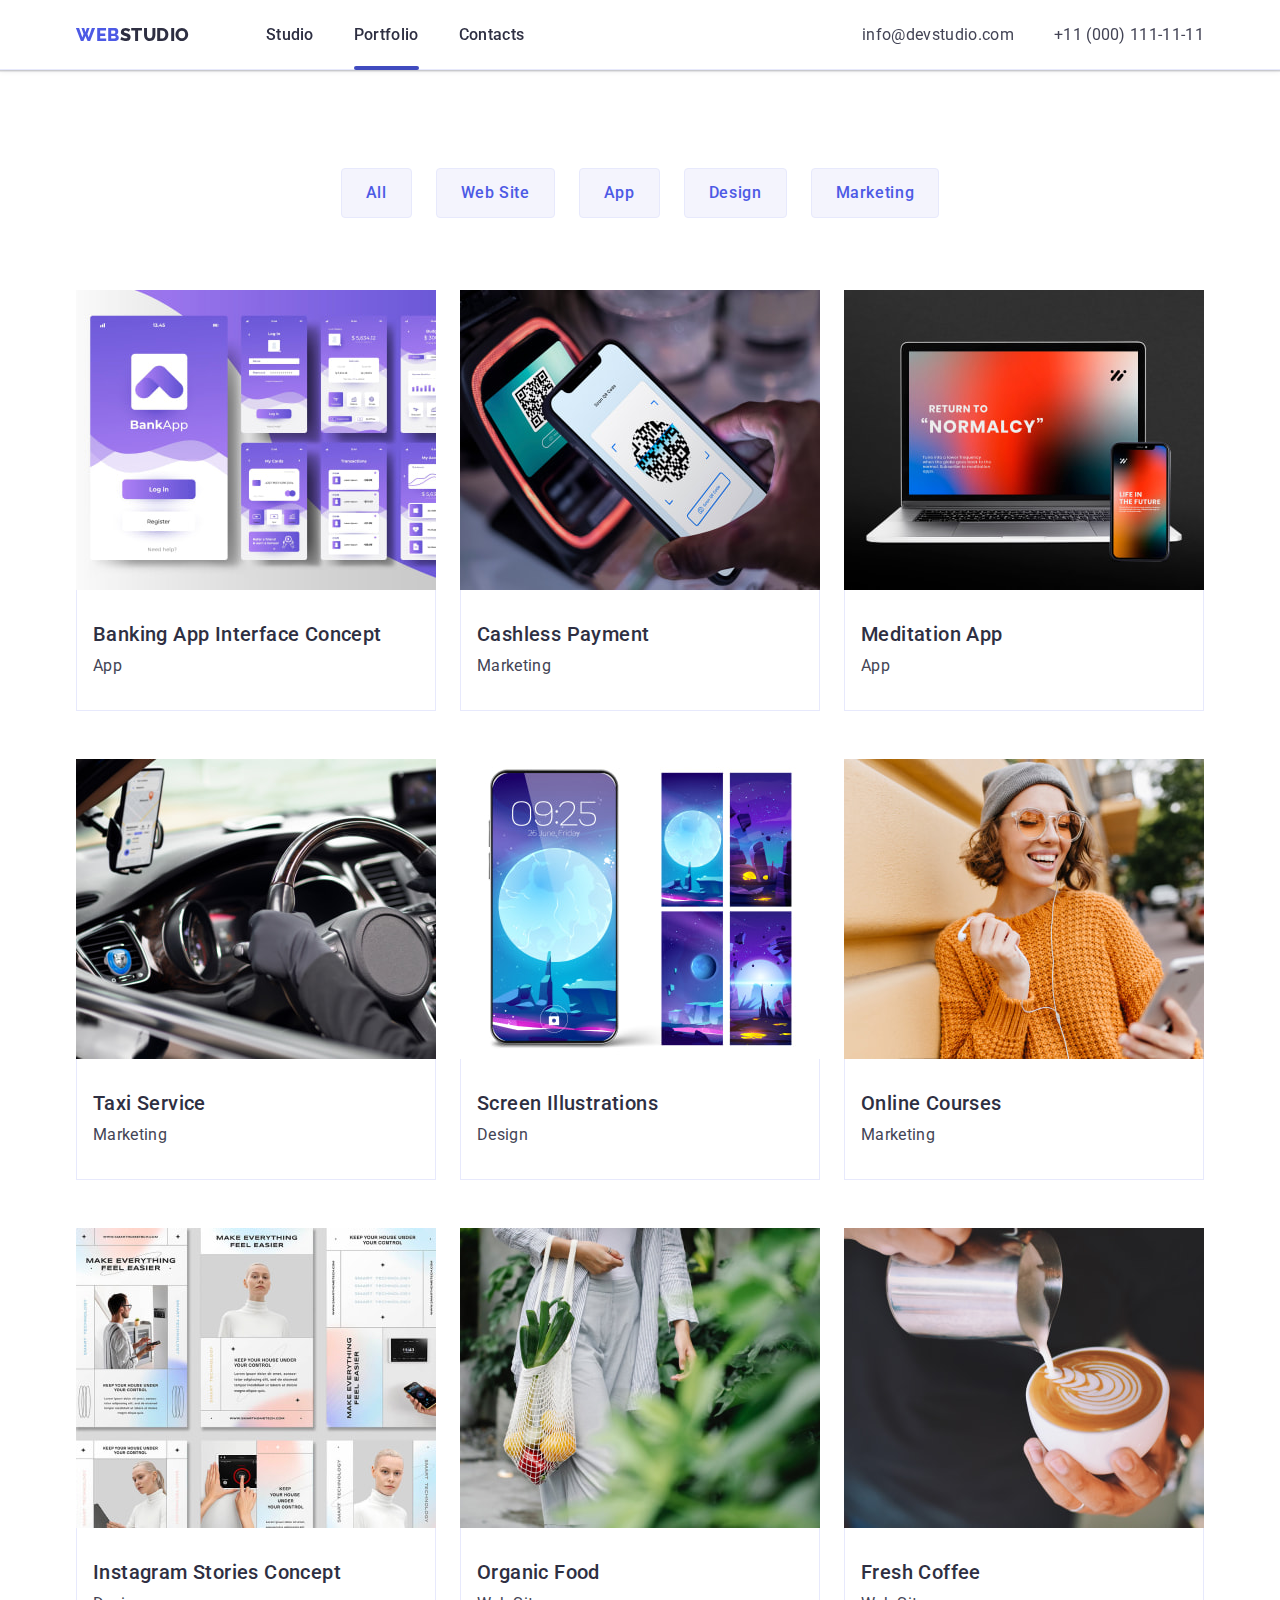
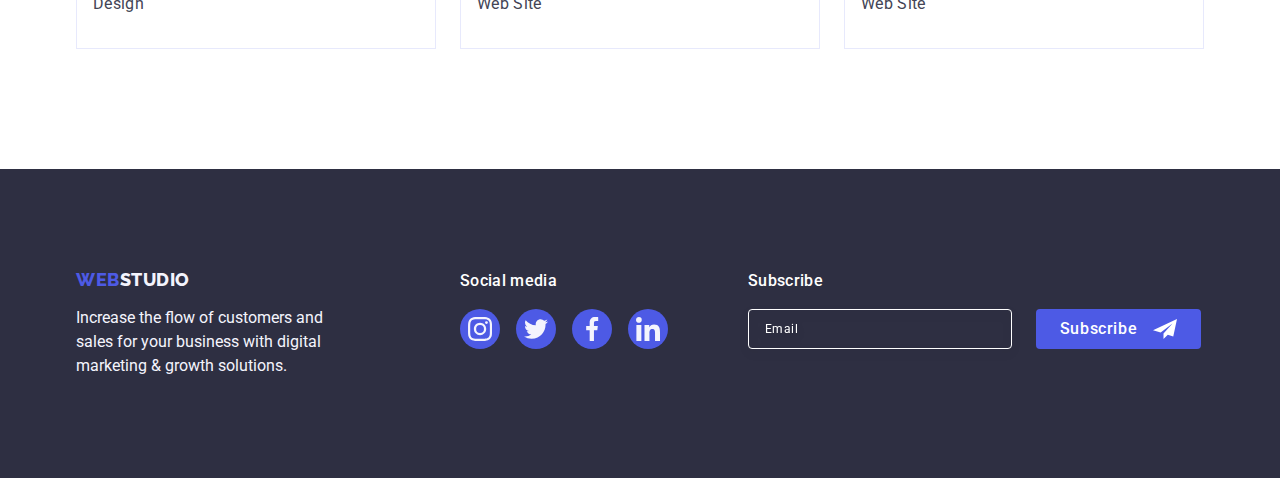
==== commit b6ef615f: "All without menu" ====
--- a/portfolio.html
+++ b/portfolio.html
@@ -16,22 +16,17 @@
     <header class="header">
       <div class="header-section container">
         <a class="logo link" href="./index.html">Web<span class="logo-studio">Studio</span></a>
-        <button class="menu-btn">
-          <svg class="menu-icon" width="32" height="22">
-            <use href="./images/icons.svg#hamburger-menu"></use>
-          </svg>
-        </button>
-        <nav class="nav-list">
-          <ul class="list">
-            <li><a class="link underline" href="./index.html">Studio</a></li>
-            <li><a class="link" href="./portfolio.html">Portfolio</a></li>
-            <li><a class="link" href="">Contacts</a></li>
+        <nav class="nav-container">
+          <ul class="list nav-list">
+            <li><a class="nav-list-link" href="./index.html">Studio</a></li>
+            <li><a class="nav-list-link underline" href="./portfolio.html">Portfolio</a></li>
+            <li><a class="nav-list-link" href="">Contacts</a></li>
           </ul>
         </nav>
         <address class="address-link">
-          <ul class="list">
-            <li><a class="link" href="mailto:info@devstudio.com">info@devstudio.com</a></li>
-            <li><a class="link" href="tel:+110001111111">+11 (000) 111-11-11</a></li>
+          <ul class="adress-list list">
+            <li><a class="adress-list-item" href="mailto:info@devstudio.com">info@devstudio.com</a></li>
+            <li><a class="adress-list-item" href="tel:+110001111111">+11 (000) 111-11-11</a></li>
           </ul>
         </address>
       </div>
@@ -41,7 +36,7 @@
       <section class="portfolio-section">
         <div class="container">
           <h1 hidden>Portfolio</h1>
-          <ul class="list">
+          <ul class="list filter-list">
             <li>
               <button class="filter-button" type="button">All</button>
             </li>
@@ -62,7 +57,7 @@
             <li class="portfolio-content-item">
               <a class="link portfolio-link" href="">
                 <div class="thumb">
-                  <img src="./images/portfolio/img-1.jpg" width="360" height="300" alt="Illustration" />
+                  <img class="thumb-img" src="./images/portfolio/img-1.jpg" width="360" height="300" alt="Illustration" />
                   <p class="overlay-text">
                     14 Stylish and User-Friendly App Design Concepts · Task Manager App · Calorie Tracker App · Exotic Fruit Ecommerce App · Cloud Storage App
                   </p>
@@ -76,7 +71,7 @@
             <li class="portfolio-content-item">
               <a class="link portfolio-link" href="">
                 <div class="thumb">
-                  <img src="./images/portfolio/img-2.jpg" width="360" height="300" alt="Illustration" />
+                  <img class="thumb-img" src="./images/portfolio/img-2.jpg" width="360" height="300" alt="Illustration" />
                   <p class="overlay-text">
                     14 Stylish and User-Friendly App Design Concepts · Task Manager App · Calorie Tracker App · Exotic Fruit Ecommerce App · Cloud Storage App
                   </p>
@@ -90,7 +85,7 @@
             <li class="portfolio-content-item">
               <a class="link portfolio-link" href="">
                 <div class="thumb">
-                  <img src="./images/portfolio/img-3.jpg" width="360" height="300" alt="Illustration" />
+                  <img class="thumb-img" src="./images/portfolio/img-3.jpg" width="360" height="300" alt="Illustration" />
                   <p class="overlay-text">
                     14 Stylish and User-Friendly App Design Concepts · Task Manager App · Calorie Tracker App · Exotic Fruit Ecommerce App · Cloud Storage App
                   </p>
@@ -104,7 +99,7 @@
             <li class="portfolio-content-item">
               <a class="link portfolio-link" href="">
                 <div class="thumb">
-                  <img src="./images/portfolio/img-4.jpg" width="360" height="300" alt="Illustration" />
+                  <img class="thumb-img" src="./images/portfolio/img-4.jpg" width="360" height="300" alt="Illustration" />
                   <p class="overlay-text">
                     14 Stylish and User-Friendly App Design Concepts · Task Manager App · Calorie Tracker App · Exotic Fruit Ecommerce App · Cloud Storage App
                   </p>
@@ -118,7 +113,7 @@
             <li class="portfolio-content-item">
               <a class="link portfolio-link" href="">
                 <div class="thumb">
-                  <img src="./images/portfolio/img-5.jpg" width="360" height="300" alt="Illustration" />
+                  <img class="thumb-img" src="./images/portfolio/img-5.jpg" width="360" height="300" alt="Illustration" />
                   <p class="overlay-text">
                     14 Stylish and User-Friendly App Design Concepts · Task Manager App · Calorie Tracker App · Exotic Fruit Ecommerce App · Cloud Storage App
                   </p>
@@ -132,7 +127,7 @@
             <li class="portfolio-content-item">
               <a class="link portfolio-link" href="">
                 <div class="thumb">
-                  <img src="./images/portfolio/img-6.jpg" width="360" height="300" alt="Illustration" />
+                  <img class="thumb-img" src="./images/portfolio/img-6.jpg" width="360" height="300" alt="Illustration" />
                   <p class="overlay-text">
                     14 Stylish and User-Friendly App Design Concepts · Task Manager App · Calorie Tracker App · Exotic Fruit Ecommerce App · Cloud Storage App
                   </p>
@@ -146,7 +141,7 @@
             <li class="portfolio-content-item">
               <a class="link portfolio-link" href="">
                 <div class="thumb">
-                  <img src="./images/portfolio/img-7.jpg" width="360" height="300" alt="Illustration" />
+                  <img class="thumb-img" src="./images/portfolio/img-7.jpg" width="360" height="300" alt="Illustration" />
                   <p class="overlay-text">
                     14 Stylish and User-Friendly App Design Concepts · Task Manager App · Calorie Tracker App · Exotic Fruit Ecommerce App · Cloud Storage App
                   </p>
@@ -160,7 +155,7 @@
             <li class="portfolio-content-item">
               <a class="link portfolio-link" href="">
                 <div class="thumb">
-                  <img src="./images/portfolio/img-8.jpg" width="360" height="300" alt="Illustration" />
+                  <img class="thumb-img" src="./images/portfolio/img-8.jpg" width="360" height="300" alt="Illustration" />
                   <p class="overlay-text">
                     14 Stylish and User-Friendly App Design Concepts · Task Manager App · Calorie Tracker App · Exotic Fruit Ecommerce App · Cloud Storage App
                   </p>
@@ -174,7 +169,7 @@
             <li class="portfolio-content-item">
               <a class="link portfolio-link" href="">
                 <div class="thumb">
-                  <img src="./images/portfolio/img-9.jpg" width="360" height="300" alt="Illustration" />
+                  <img class="thumb-img" src="./images/portfolio/img-9.jpg" width="360" height="300" alt="Illustration" />
                   <p class="overlay-text">
                     14 Stylish and User-Friendly App Design Concepts · Task Manager App · Calorie Tracker App · Exotic Fruit Ecommerce App · Cloud Storage App
                   </p>
--- a/css/styles.css
+++ b/css/styles.css
@@ -106,18 +106,14 @@
     fill: var(--color-navy-blue);
 }
 
-.nav-list {
-    display: flex;
-    align-items: center;
-    justify-content: space-around;
+.nav-container {
+    display: flex;
+    align-items: center;
     margin-right: auto;
 }
 
 .header .logo {
-    margin-right: 76px;
-}
-
-.header .link {
+    margin-right: 120px;
     padding: 24px 0;
     font-family: 'Raleway', sans-serif;
     font-weight: 800;
@@ -126,7 +122,7 @@
     letter-spacing: 0.03em;
     text-transform: uppercase;
     text-decoration: none;
-    color: var(--color-iris)
+    color: var(--color-iris);
 }
 
 .header .logo-studio {
@@ -134,14 +130,14 @@
 }
 
 .header .list {
-    gap: 40px;
     display: flex;
     list-style: none;
 }
 
-.header .list .link {
+.nav-list-link {
     position: relative;
-    font-family: inherit;
+    font-family: 'Roboto';
+    font-style: normal;
     text-transform: none;
     font-weight: 500;
     font-size: 16px;
@@ -158,7 +154,14 @@
     color: var(--color-ocean);
 }
 
-.header .list .link.underline {
+.nav-list {
+    display: flex;
+    gap: 40px;
+    justify-content: center;
+    align-items: center;
+}
+
+.nav-list-link .underline {
     color: var(--color-ocean);
 }
 
@@ -166,7 +169,7 @@
     content: '';
     position: absolute;
     left: 0;
-    bottom: -1px;
+    bottom: -26px;
     display: block;
     height: 4px;
     width: 100%;
@@ -179,14 +182,20 @@
     list-style: none;
 }
 
-.address-link .list .link {
+.adress-list {
+    display: flex;
+    gap: 12px;
+    flex-direction: column;
+}
+
+.adress-list-item {
     text-transform: none;
+    text-decoration: none;
     font-weight: 400;
-    font-size: 16px;
-    line-height: 1.5;
+    font-size: 12px;
+    line-height: 1.17;
     color: var(--color-slate);
-    text-decoration: none;
-    letter-spacing: 0.02em;
+    letter-spacing: 0.04em;
 }
 
 .address-link .link:hover,
@@ -195,12 +204,33 @@
 }
 
 @media screen and (max-width: 767px) {
-    .nav-list {
+    .nav-container {
         display: none;
     }
 
     .address-link {
         display: none;
+    }
+}
+
+@media screen and (min-width: 768px) {
+    .underline::after {
+        bottom: -26px;
+    }
+}
+
+@media screen and (min-width: 1158px) {
+    .underline::after {
+        bottom: -26px;
+    }
+
+    .header .logo {
+        margin-right: 76px;
+    }
+
+    .adress-list {
+        gap: 40px;
+        flex-direction: row;
     }
 }
 
@@ -279,6 +309,13 @@
     .hero-title {
         margin: 0 auto 48px;
     }
+
+    .adress-list-item {
+        font-weight: 400;
+        font-size: 16px;
+        line-height: 1.5;
+        letter-spacing: 0.02em;
+    }
 }
 
 /**
@@ -616,67 +653,19 @@
 
 .footer {
     background-color: var(--color-navy-blue);
-    padding: 100px 0;
+    padding: 96px 0;
 }
 
 .footer-container {
     display: flex;
-    align-items: baseline;
-}
-
-.footer-text {
-    margin-right: 120px;
-}
-
-.footer-social {
-    margin-right: 80px;
-}
-
-.footer-uppertitle {
-    font-weight: 500;
-    font-size: 16px;
-    line-height: 1.5;
-    letter-spacing: 0.02em;
-    color: var(--color-white);
-    margin-bottom: 16px;
-}
-
-.footer-list-item {
-    height: 40px;
-    width: 40px;
-}
-
-.footer-link {
-    display: flex;
-    align-items: center;
-    justify-content: center;
-    height: 100%;
-    width: 100%;
-    background-color: var(--color-iris);
-    color: var(--color-cloud);
-    border-radius: 50%;
-
-    transition: background-color var(--standart-anim);
-}
-
-.footer-link:hover,
-.footer-link:focus {
-    background-color: var(--color-green);
-}
-
-.footer-icon {
-    fill: currentColor;
-}
-
-.footer-list {
-    display: flex;
-    list-style: none;
-    gap: 16px;
-    justify-content: center;
-    align-items: center;
+    flex-direction: column;
+    row-gap: 72px;
 }
 
 .footer .link {
+    position: relative;
+    left: 50%;
+    transform: translateX(-50%);
     display: inline-block;
     font-family: 'Raleway', sans-serif;
     font-weight: 800;
@@ -694,10 +683,55 @@
 }
 
 .footer .text {
+    text-align: center;
     font-size: 16px;
     line-height: 1.5;
     color: var(--color-cloud);
-    max-width: 264px;
+    max-width: 268px;
+}
+
+.footer-uppertitle {
+    font-weight: 500;
+    font-size: 16px;
+    line-height: 1.5;
+    letter-spacing: 0.02em;
+    color: var(--color-white);
+    margin-bottom: 16px;
+}
+
+.footer-list-item {
+    height: 40px;
+    width: 40px;
+}
+
+.footer-link {
+    display: flex;
+    align-items: center;
+    justify-content: center;
+    height: 100%;
+    width: 100%;
+    background-color: var(--color-iris);
+    color: var(--color-cloud);
+    border-radius: 50%;
+
+    transition: background-color var(--standart-anim);
+}
+
+.footer-link:hover,
+.footer-link:focus {
+    background-color: var(--color-green);
+}
+
+.footer-icon {
+    fill: currentColor;
+}
+
+.footer-list {
+    display: flex;
+    list-style: none;
+    gap: 16px;
+    justify-content: center;
+    align-items: center;
 }
 
 .footer-email-container {
@@ -728,7 +762,7 @@
     padding: 8px 16px;
 
     height: 40px;
-    width: 264px;
+    width: 100%;
     background-color: transparent;
     border: 1px solid var(--color-white);
     color: var(--color-white);
@@ -743,8 +777,9 @@
     gap: 16px;
 
     position: absolute;
-    top: 50%;
-    left: calc(100% + 24px);
+    top: calc(100% + 16px);
+    left: 50%;
+    transform: translateX(-50%);
     cursor: pointer;
     height: 40px;
     width: 165px;
@@ -771,6 +806,75 @@
     fill: var(--color-white);
 }
 
+@media screen and (max-width: 767px) {
+    .footer-text {
+        width: 100%;
+    }
+
+    .footer .text {
+        margin: 0 auto;
+    }
+
+    .footer-uppertitle {
+        text-align: center;
+    }
+}
+
+@media screen and (min-width: 768px) {
+
+    .footer {
+        padding-left: 108px;
+    }
+
+    .footer-container {
+        flex-wrap: wrap;
+        flex-direction: row;
+    }
+
+    .footer .link {
+        left: 0;
+        transform: translateX(0%);
+    }
+
+    .footer-text {
+        margin-right: 24px;
+    }
+
+    .footer .text {
+        max-width: 264px;
+        text-align: start;
+    }
+
+    .footer-email {
+        width: 264px;
+    }
+
+    .subscribe-btn {
+        top: 50%;
+        left: calc(100% + 24px);
+        transform: translateX(0%);
+    }
+}
+
+@media screen and (min-width: 1158px) {
+    .footer {
+        padding: 100px 0;
+    }
+
+    .footer-text {
+        margin-right: 120px;
+    }
+
+    .footer-container {
+        align-items: baseline;
+    }
+
+    .footer-social {
+        margin-right: 80px;
+    }
+
+}
+
 /**
   |============================
   | Portfolio
@@ -782,17 +886,18 @@
     padding: 96px 0 120px;
 }
 
-.portfolio-section .list {
+.filter-list {
+    max-width: 268px;
     display: flex;
     flex-wrap: wrap;
-    justify-content: center;
+    justify-content: flex-start;
     gap: 24px;
     list-style: none;
     margin-bottom: 72px;
 }
 
 .filter-button {
-    padding: 12px 24px;
+    padding: 8px 16px;
     cursor: pointer;
     font-family: inherit;
     font-weight: 500;
@@ -820,14 +925,22 @@
         0px 2px 2px rgba(0, 0, 0, 0.12);
 }
 
-.portfolio-section .portfolio-content-list {
+.portfolio-content-list {
     display: flex;
     flex-wrap: wrap;
-    justify-content: center;
+    justify-content: flex-start;
     column-gap: 24px;
     row-gap: 48px;
     list-style: none;
     margin-bottom: 0;
+}
+
+.portfolio-content-item {
+    width: 100%;
+}
+
+.thumb-img {
+    width: 100%;
 }
 
 .portfolio-content-list .link {
@@ -896,6 +1009,31 @@
     transform: translateY(100%);
 
     transition: transform var(--standart-anim);
+}
+
+@media screen and (min-width: 768px) {
+    .filter-button {
+        padding: 12px 24px;
+    }
+
+    .filter-list {
+        justify-content: center;
+        max-width: 100%;
+    }
+
+    .portfolio-content-item {
+        width: calc((100% - 24px) / 2);
+    }
+}
+
+@media screen and (min-width: 1158px) {
+    .portfolio-content-item {
+        width: calc((100% - 24px * 2) / 3);
+    }
+
+    .portfolio-content-list {
+        justify-content: center;
+    }
 }
 
 /**
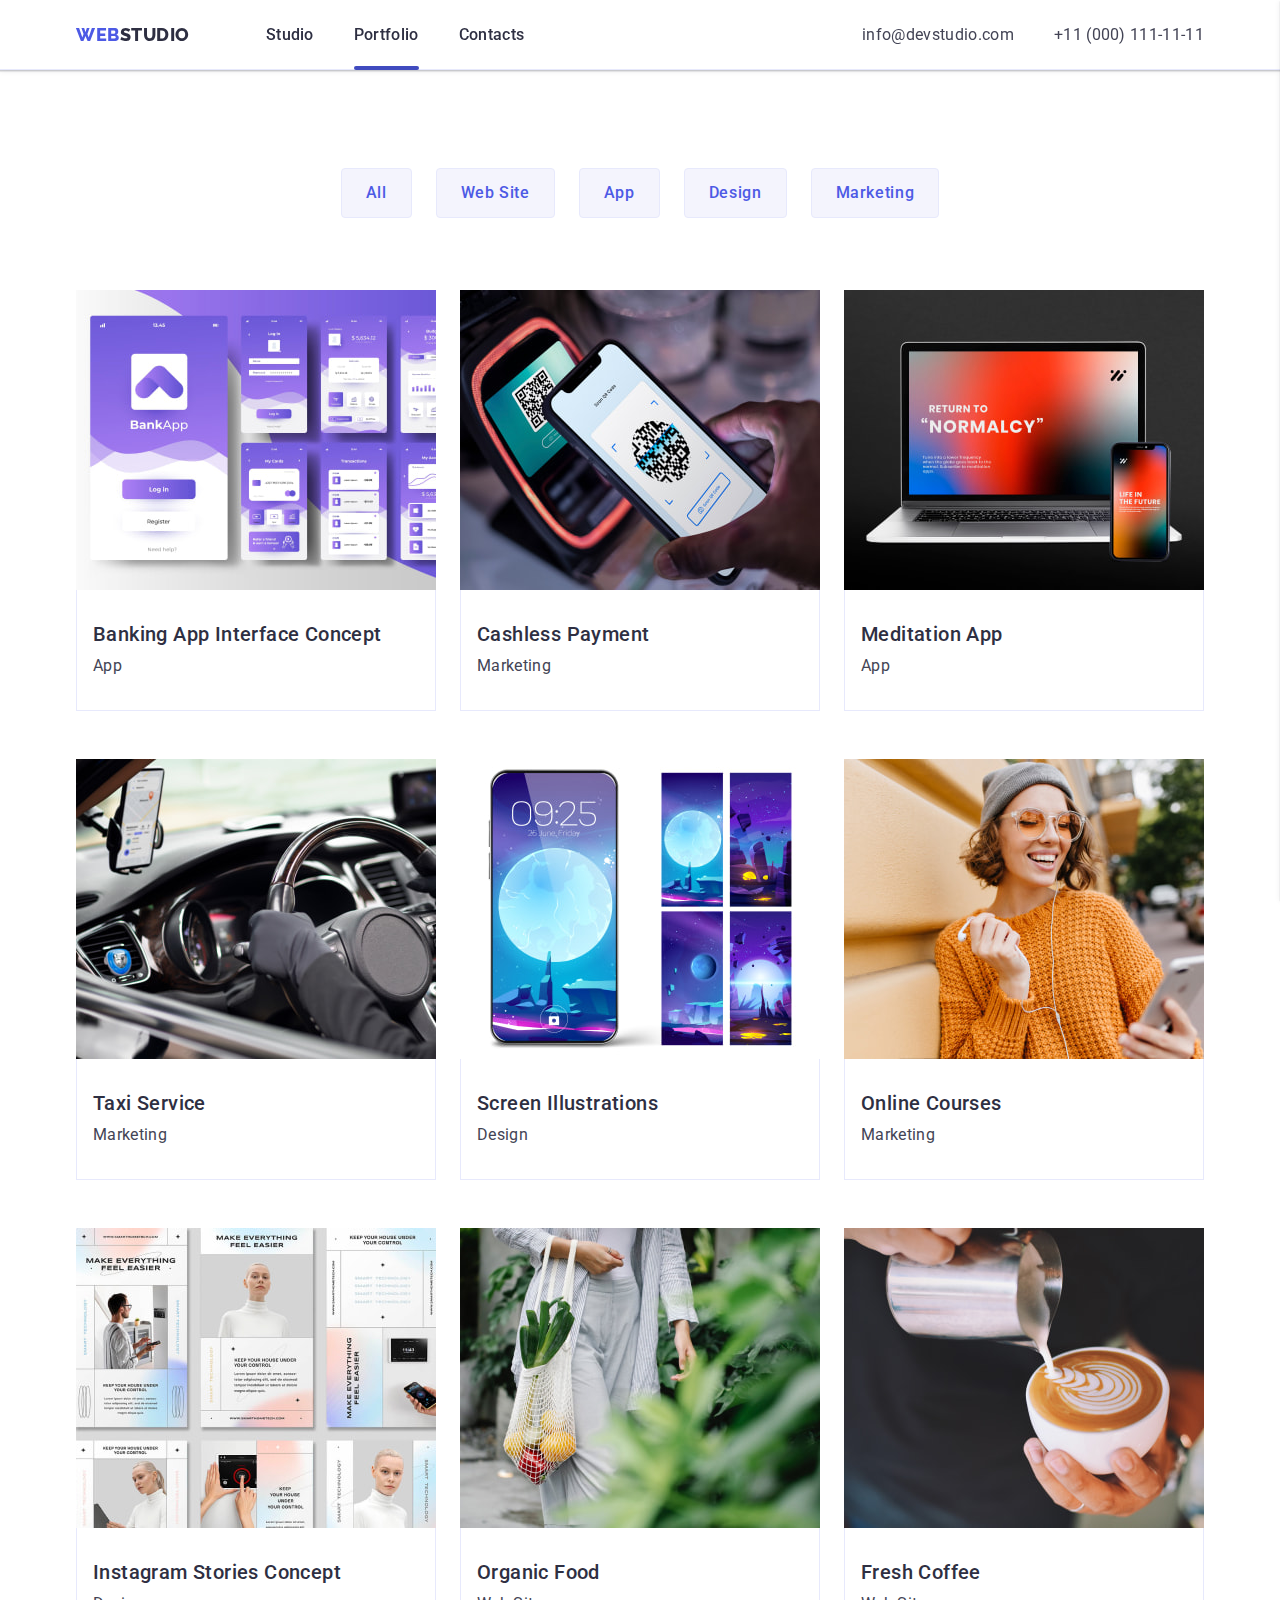
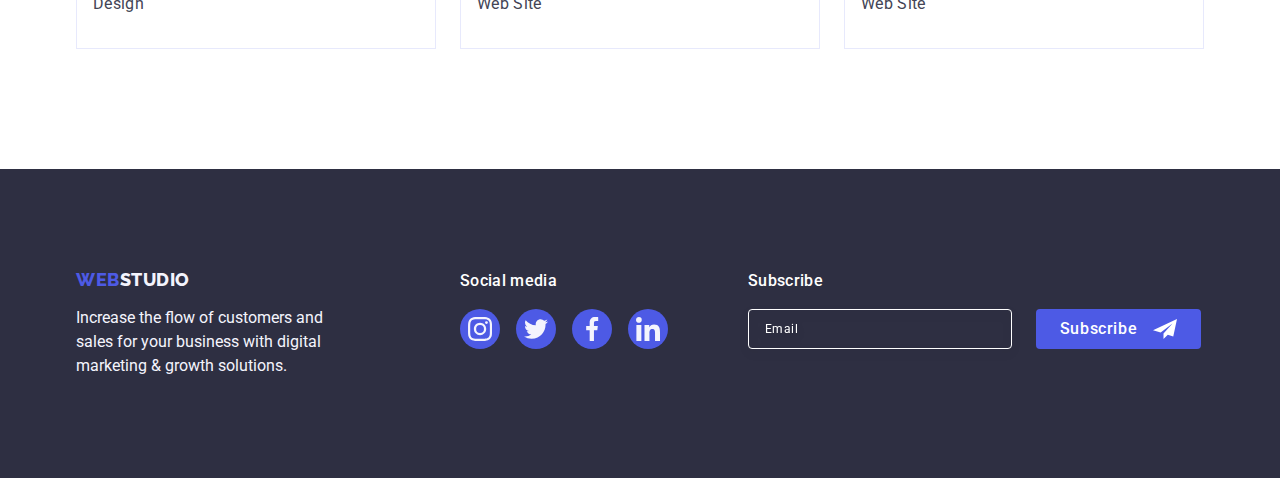
==== commit c8193863: "mobile menu start" ====
--- a/portfolio.html
+++ b/portfolio.html
@@ -16,6 +16,11 @@
     <header class="header">
       <div class="header-section container">
         <a class="logo link" href="./index.html">Web<span class="logo-studio">Studio</span></a>
+        <button class="menu-toggle js-open-menu" aria-expanded="false" aria-controls="mobile-menu">
+          <svg class="menu-icon" width="32" height="22">
+            <use href="./images/icons.svg#hamburger-menu"></use>
+          </svg>
+        </button>
         <nav class="nav-container">
           <ul class="list nav-list">
             <li><a class="nav-list-link" href="./index.html">Studio</a></li>
@@ -238,5 +243,18 @@
         </div>
       </div>
     </footer>
+    <div class="menu-container js-menu-container" id="mobile-menu">
+      <button class="menu-toggle js-close-menu">
+        <svg class="menu-close-icon" width="8" height="8">
+          <use href="./images/icons.svg#close-button"></use>
+        </svg>
+      </button>
+      <ul class="mobile-menu">
+        <li><a href="./index.html" class="link">Studio</a></li>
+        <li><a href="./portfolio.html" class="link">Portfolio</a></li>
+        <li><a href="" class="link">Contacts</a></li>
+      </ul>
+    </div>
+    <script src="./js/mobile-menu.js"></script>
   </body>
 </html>
--- a/css/styles.css
+++ b/css/styles.css
@@ -86,24 +86,7 @@
 .header-section {
     display: flex;
     align-items: center;
-}
-
-.menu-btn {
-    display: flex;
-    align-items: center;
-    justify-content: center;
-    /* background-color: transparent; */
-    background-color: #31d0aa;
-    cursor: pointer;
-    width: 40px;
-    height: 40px;
-    outline: none;
-    border: none;
-    border-radius: 50%;
-}
-
-.menu-icon {
-    fill: var(--color-navy-blue);
+    justify-content: space-between;
 }
 
 .nav-container {
@@ -214,6 +197,11 @@
 }
 
 @media screen and (min-width: 768px) {
+
+    .header-section {
+        justify-content: center;
+    }
+
     .underline::after {
         bottom: -26px;
     }
@@ -232,6 +220,113 @@
         gap: 40px;
         flex-direction: row;
     }
+}
+
+/**
+  |============================
+  | Mobile menu
+  |============================
+*/
+
+.menu-icon {
+    stroke: var(--color-navy-blue);
+}
+
+.menu-toggle {
+    height: 40px;
+    width: 40px;
+    display: flex;
+    align-items: center;
+    justify-content: center;
+
+    margin: 0;
+    padding: 0;
+    background-color: transparent;
+    cursor: pointer;
+    border: none;
+    border-radius: 50%;
+    outline: none;
+}
+
+@media (min-width: 768px) {
+    .menu-toggle {
+        display: none;
+    }
+}
+
+.menu-toggle:hover,
+.menu-toggle:focus {
+    background-color: rgba(0, 0, 0, 0.1);
+}
+
+.menu-container {
+    position: fixed;
+    top: 0;
+    left: 0;
+    width: 100vw;
+    height: 100vh;
+    padding: 80px 40px 40px;
+    background-color: var(--color-white);
+    box-shadow: 0px 2px 1px rgba(46, 47, 66, 0.08),
+        0px 1px 1px rgba(46, 47, 66, 0.16),
+        0px 1px 6px rgba(46, 47, 66, 0.08);
+    z-index: 9;
+
+    transform: translateX(100%);
+    transition: transform 250ms ease-in-out;
+}
+
+.menu-container.is-open {
+    transform: translateX(0);
+}
+
+.menu-container .menu-toggle {
+    position: absolute;
+    top: 24px;
+    right: 24px;
+    width: 24px;
+    height: 24px;
+    border: 1px var(--color-navy-blue);
+}
+
+.mobile-menu {
+    display: flex;
+    flex-direction: column;
+    gap: 40px;
+    padding: 0;
+    margin: 0;
+    list-style: none;
+}
+
+.mobile-menu .link {
+    display: block;
+    font-weight: 700;
+    font-size: 36px;
+    line-height: 1.11;
+    letter-spacing: 0.02em;
+    text-decoration: none;
+}
+
+.mobile-menu .link:hover,
+.mobile-menu .link:focus {
+    color: var(--color-ocean);
+}
+
+.menu-close-icon {
+    fill: var(--color-navy-blue);
+}
+
+.mobile-footer {
+    display: flex;
+}
+
+.mobile-social-container {
+    margin-top: auto;
+    display: flex;
+    gap: 56px;
+    align-items: center;
+    justify-content: center;
+    list-style: none;
 }
 
 /**
@@ -336,7 +431,7 @@
     justify-content: center;
     flex-wrap: wrap;
     list-style: none;
-    gap: 72px;
+    gap: 72px 24px;
 }
 
 .advantage-list-item {
@@ -384,10 +479,6 @@
 }
 
 @media screen and (min-width: 768px) {
-    .advantage-list .list {
-        gap: 72px 24px;
-    }
-
     .advantage-list-item {
         width: calc((100% - 24px) / 2);
     }
@@ -708,8 +799,8 @@
     display: flex;
     align-items: center;
     justify-content: center;
-    height: 100%;
-    width: 100%;
+    height: 40px;
+    width: 40px;
     background-color: var(--color-iris);
     color: var(--color-cloud);
     border-radius: 50%;
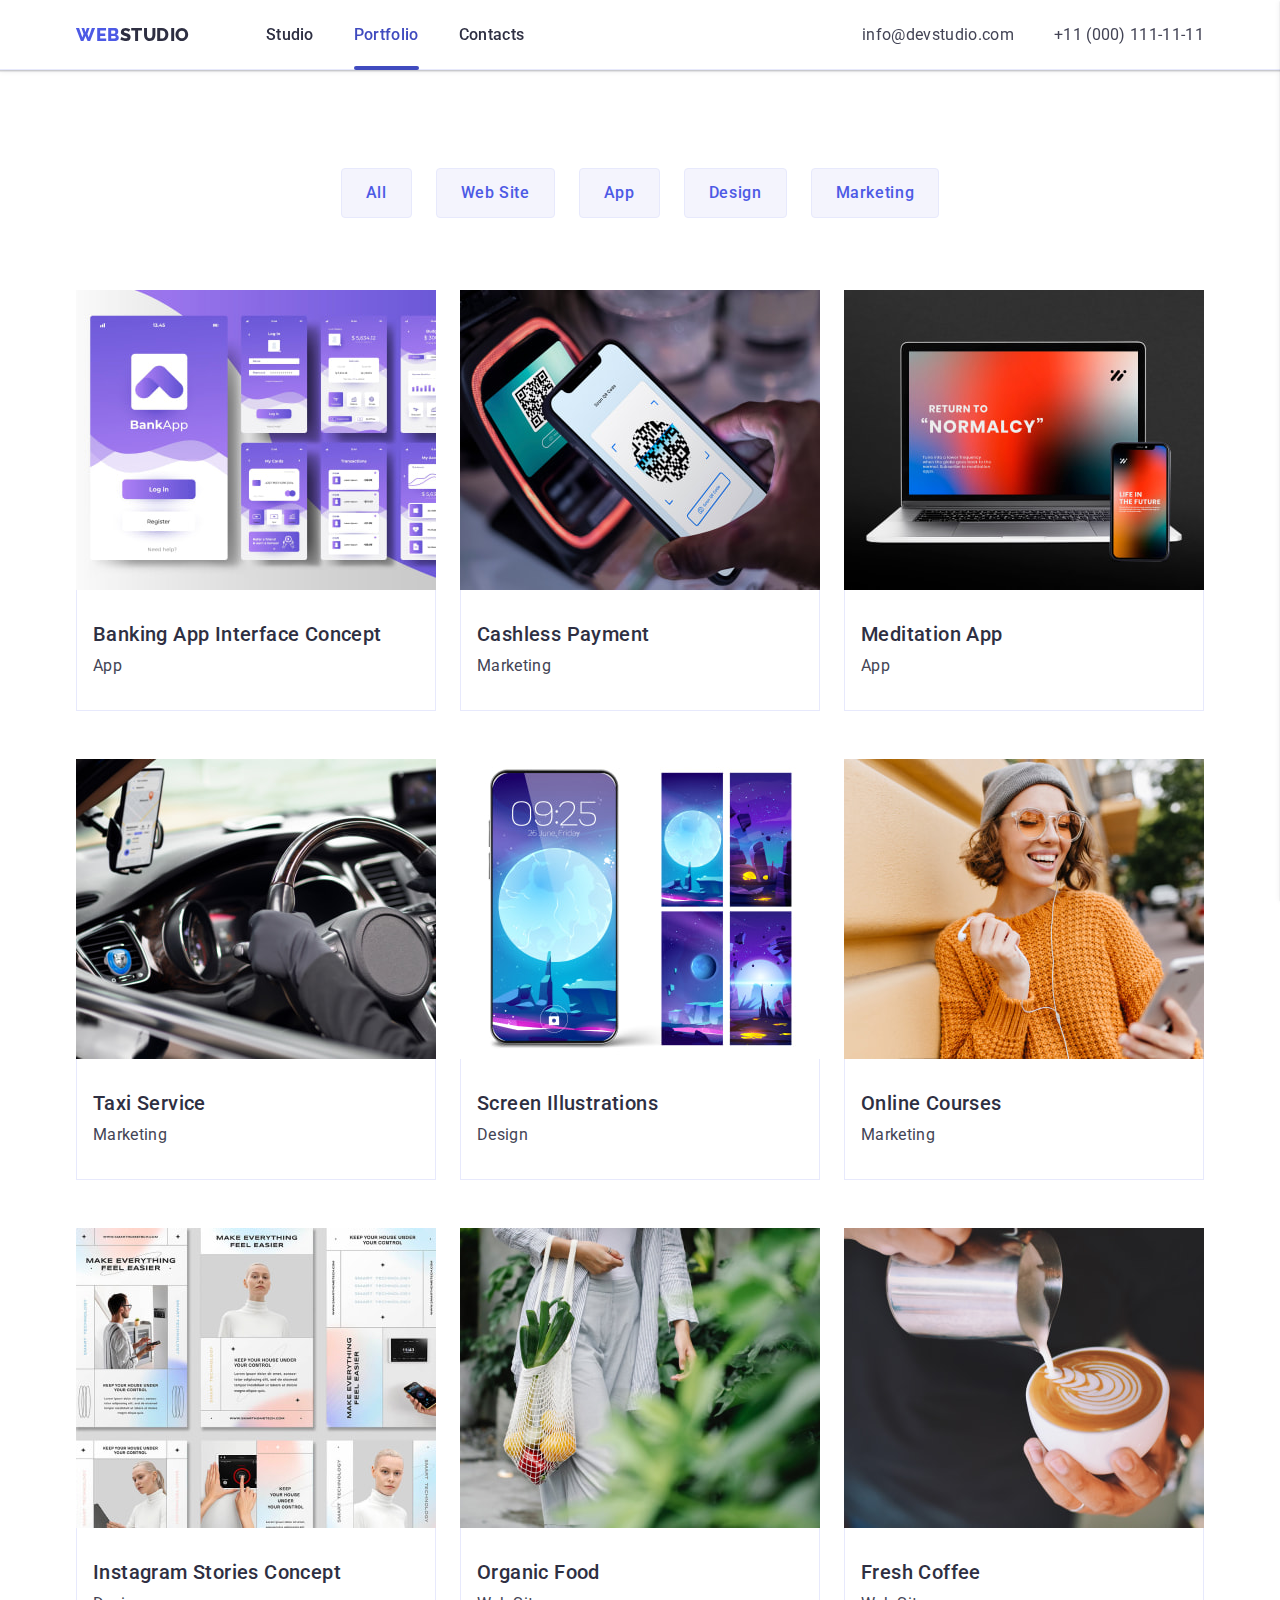
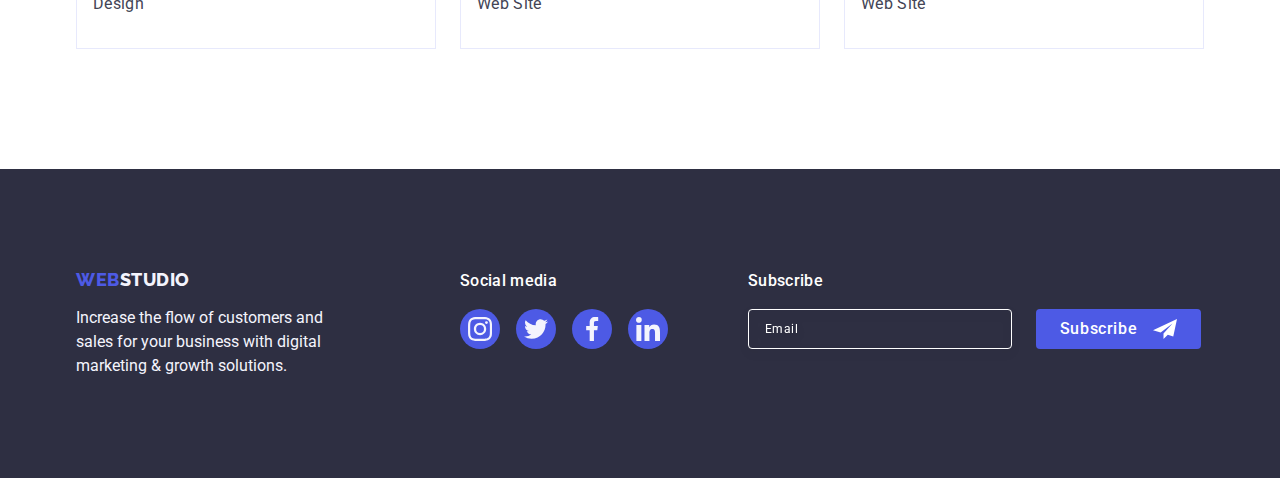
==== commit 06d88f58: "1" ====
--- a/portfolio.html
+++ b/portfolio.html
@@ -243,17 +243,54 @@
         </div>
       </div>
     </footer>
+    <!-- Mobile menu -->
     <div class="menu-container js-menu-container" id="mobile-menu">
       <button class="menu-toggle js-close-menu">
         <svg class="menu-close-icon" width="8" height="8">
           <use href="./images/icons.svg#close-button"></use>
         </svg>
       </button>
-      <ul class="mobile-menu">
-        <li><a href="./index.html" class="link">Studio</a></li>
-        <li><a href="./portfolio.html" class="link">Portfolio</a></li>
-        <li><a href="" class="link">Contacts</a></li>
-      </ul>
+      <div class="mobile-menu-nav">
+        <ul class="mobile-menu">
+          <li><a href="./index.html" class="link">Studio</a></li>
+          <li><a href="./portfolio.html" class="link mobile-menu-focus">Portfolio</a></li>
+          <li><a href="" class="link">Contacts</a></li>
+        </ul>
+      </div>
+      <div class="mobile-footer">
+        <a class="mobile-menu-tel" href="tel: +110001111111">+11 (000) 111-11-11</a>
+        <a class="mobile-menu-mail" href="mailto: info@devstudio.com">info@devstudio.com</a>
+        <ul class="mobile-social-container">
+          <li>
+            <a class="footer-link" href="">
+              <svg class="footer-icon" width="24" height="24">
+                <use href="./images/icons.svg#instagram"></use>
+              </svg>
+            </a>
+          </li>
+          <li>
+            <a class="footer-link" href="">
+              <svg class="footer-icon" width="24" height="24">
+                <use href="./images/icons.svg#twitter"></use>
+              </svg>
+            </a>
+          </li>
+          <li>
+            <a class="footer-link" href="">
+              <svg class="footer-icon" width="24" height="24">
+                <use href="./images/icons.svg#facebook"></use>
+              </svg>
+            </a>
+          </li>
+          <li>
+            <a class="footer-link" href="">
+              <svg class="footer-icon" width="24" height="24">
+                <use href="./images/icons.svg#linkedin"></use>
+              </svg>
+            </a>
+          </li>
+        </ul>
+      </div>
     </div>
     <script src="./js/mobile-menu.js"></script>
   </body>
--- a/css/styles.css
+++ b/css/styles.css
@@ -144,7 +144,7 @@
     align-items: center;
 }
 
-.nav-list-link .underline {
+.underline {
     color: var(--color-ocean);
 }
 
@@ -260,12 +260,15 @@
 }
 
 .menu-container {
+    display: flex;
+    flex-direction: column;
+
     position: fixed;
     top: 0;
     left: 0;
     width: 100vw;
     height: 100vh;
-    padding: 80px 40px 40px;
+    padding: 80px 35px 40px 40px;
     background-color: var(--color-white);
     box-shadow: 0px 2px 1px rgba(46, 47, 66, 0.08),
         0px 1px 1px rgba(46, 47, 66, 0.16),
@@ -305,6 +308,8 @@
     line-height: 1.11;
     letter-spacing: 0.02em;
     text-decoration: none;
+    color: var(--color-navy-blue);
+    transition: color var(--standart-anim);
 }
 
 .mobile-menu .link:hover,
@@ -312,12 +317,22 @@
     color: var(--color-ocean);
 }
 
+.mobile-menu .link.mobile-menu-focus {
+    color: var(--color-ocean);
+}
+
 .menu-close-icon {
     fill: var(--color-navy-blue);
 }
 
 .mobile-footer {
-    display: flex;
+    margin-top: auto;
+    flex-direction: column;
+    flex-wrap: wrap;
+    display: flex;
+    justify-content: center;
+
+
 }
 
 .mobile-social-container {
@@ -327,6 +342,45 @@
     align-items: center;
     justify-content: center;
     list-style: none;
+}
+
+.mobile-menu-tel {
+    padding: 0;
+    margin: 0;
+    display: inline-block;
+    text-align: left;
+    width: 100%;
+    font-weight: 700;
+    font-size: 36px;
+    line-height: 1.11;
+    letter-spacing: 0.02em;
+    color: var(--color-iris);
+    transition: color var(--standart-anim);
+    text-decoration: none;
+    margin-bottom: 40px;
+}
+
+.mobile-menu-tel:hover,
+.mobile-menu-tel:focus {
+    color: var(--color-ocean);
+}
+
+.mobile-menu-mail {
+    display: inline-block;
+    text-align: left;
+    font-weight: 500;
+    font-size: 20px;
+    line-height: 1.2;
+    letter-spacing: 0.02em;
+    color: var(--color-slate);
+    transition: color var(--standart-anim);
+    text-decoration: none;
+    margin-bottom: 40px;
+}
+
+.mobile-menu-mail:hover,
+.mobile-menu-mail:focus {
+    color: var(--color-ocean);
 }
 
 /**
@@ -774,7 +828,7 @@
 }
 
 .footer .text {
-    text-align: center;
+    text-align: left;
     font-size: 16px;
     line-height: 1.5;
     color: var(--color-cloud);
@@ -933,7 +987,6 @@
 
     .footer .text {
         max-width: 264px;
-        text-align: start;
     }
 
     .footer-email {
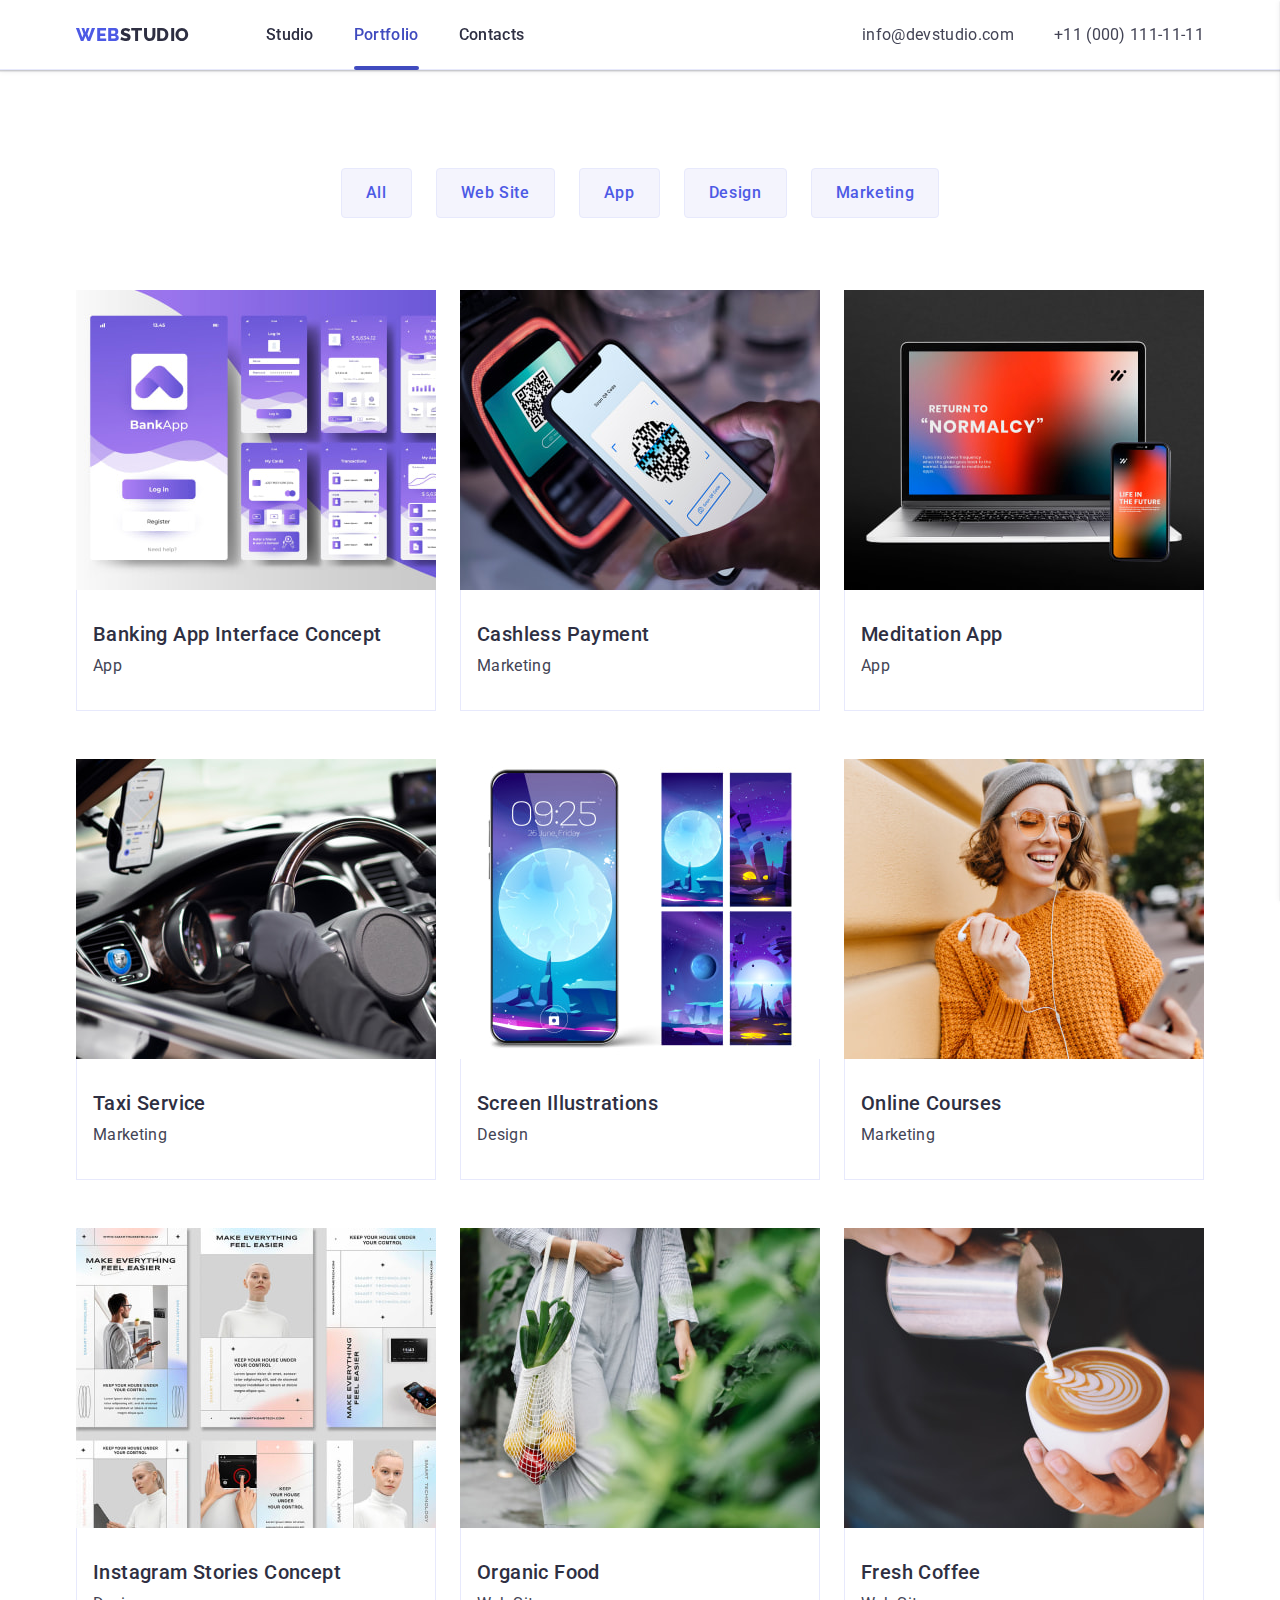
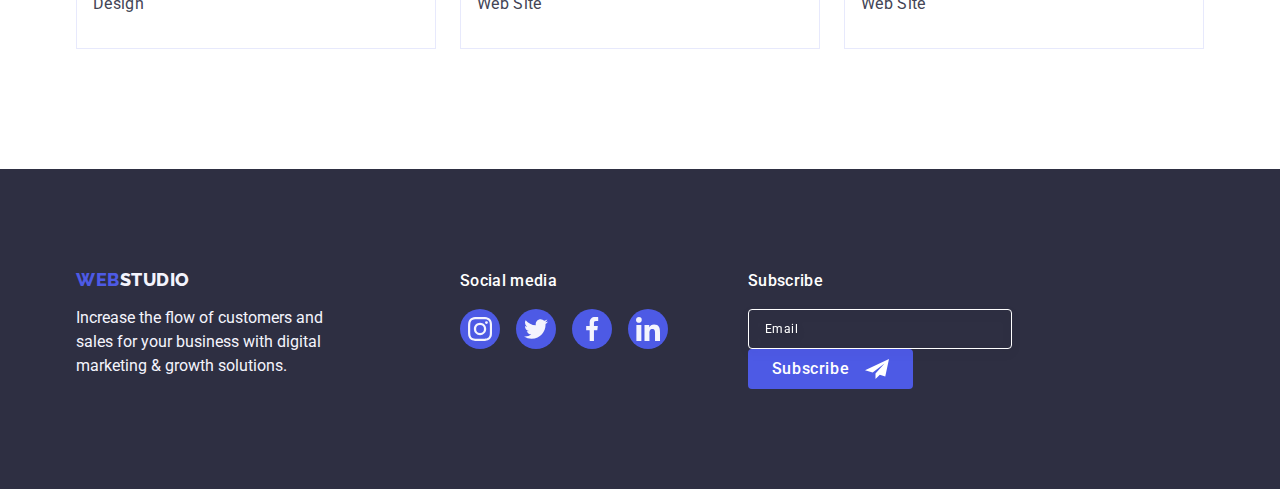
==== commit 7be3306d: "1" ====
--- a/portfolio.html
+++ b/portfolio.html
@@ -233,13 +233,13 @@
           <p class="footer-uppertitle">Subscribe</p>
           <form name="email_form">
             <input class="footer-email" type="email" name="email" placeholder="Email" />
+            <button class="subscribe-btn" type="submit">
+              Subscribe
+              <svg class="subscribe-icon" width="24" height="24">
+                <use href="./images/icons.svg#subscribe"></use>
+              </svg>
+            </button>
           </form>
-          <button class="subscribe-btn" type="submit">
-            Subscribe
-            <svg class="subscribe-icon" width="24" height="24">
-              <use href="./images/icons.svg#subscribe"></use>
-            </svg>
-          </button>
         </div>
       </div>
     </footer>
@@ -292,6 +292,7 @@
         </ul>
       </div>
     </div>
+    <script src="./js/filter-button.js"></script>
     <script src="./js/mobile-menu.js"></script>
   </body>
 </html>
--- a/css/styles.css
+++ b/css/styles.css
@@ -50,7 +50,7 @@
     max-width: 428px;
     padding-left: 15px;
     padding-right: 15px;
-
+    margin: 0 auto;
 }
 
 @media screen and (min-width: 768px) {
@@ -233,6 +233,7 @@
 }
 
 .menu-toggle {
+    position: relative;
     height: 40px;
     width: 40px;
     display: flex;
@@ -289,6 +290,7 @@
     right: 24px;
     width: 24px;
     height: 24px;
+    /* opacity: 0.1; */
     border: 1px var(--color-navy-blue);
 }
 
@@ -322,6 +324,7 @@
 }
 
 .menu-close-icon {
+    /* position: absolute; */
     fill: var(--color-navy-blue);
 }
 
@@ -399,7 +402,7 @@
     margin-left: auto;
     margin-right: auto;
     background-color: var(--color-navy-blue);
-    padding: 188px 0;
+    padding: 112px 0;
 
 }
 
@@ -455,6 +458,11 @@
 }
 
 @media screen and (min-width: 1158px) {
+
+    .hero {
+        padding: 188px 0;
+    }
+
     .hero-title {
         margin: 0 auto 48px;
     }
@@ -799,6 +807,8 @@
 .footer {
     background-color: var(--color-navy-blue);
     padding: 96px 0;
+    margin-left: auto;
+    margin-right: auto;
 }
 
 .footer-container {
@@ -880,7 +890,7 @@
 }
 
 .footer-email-container {
-    position: relative;
+    /* position: relative; */
 }
 
 .email-text {
@@ -897,6 +907,13 @@
 
 .footer-email::placeholder {
     color: var(--color-white);
+}
+
+.email_form {
+    display: flex;
+    flex-wrap: wrap;
+    justify-content: center;
+    gap: 16px;
 }
 
 .footer-email {
@@ -920,11 +937,6 @@
     align-items: center;
     justify-content: center;
     gap: 16px;
-
-    position: absolute;
-    top: calc(100% + 16px);
-    left: 50%;
-    transform: translateX(-50%);
     cursor: pointer;
     height: 40px;
     width: 165px;
@@ -967,13 +979,14 @@
 
 @media screen and (min-width: 768px) {
 
-    .footer {
+    /* .footer {
         padding-left: 108px;
-    }
+    } */
 
     .footer-container {
         flex-wrap: wrap;
         flex-direction: row;
+        column-gap: 0;
     }
 
     .footer .link {
@@ -993,24 +1006,19 @@
         width: 264px;
     }
 
-    .subscribe-btn {
-        top: 50%;
-        left: calc(100% + 24px);
-        transform: translateX(0%);
+    .email_form {
+        gap: 24px;
     }
 }
 
 @media screen and (min-width: 1158px) {
+
     .footer {
         padding: 100px 0;
     }
 
     .footer-text {
         margin-right: 120px;
-    }
-
-    .footer-container {
-        align-items: baseline;
     }
 
     .footer-social {
@@ -1228,6 +1236,8 @@
     box-shadow: 0px 1px 1px rgba(0, 0, 0, 0.14), 0px 1px 3px rgba(0, 0, 0, 0.12), 0px 2px 1px rgba(0, 0, 0, 0.2);
     border-radius: 4px;
     opacity: 1;
+
+    filter: drop-shadow(0px 1px 3px rgba(0, 0, 0, 0.12)) drop-shadow(0px 1px 2px rgba(0, 0, 0, 0.2)) drop-shadow(0px 1px 1px rgba(0, 0, 0, 0.14));
 
     transition: transform var(--standart-anim),
         opacity var(--standart-anim);
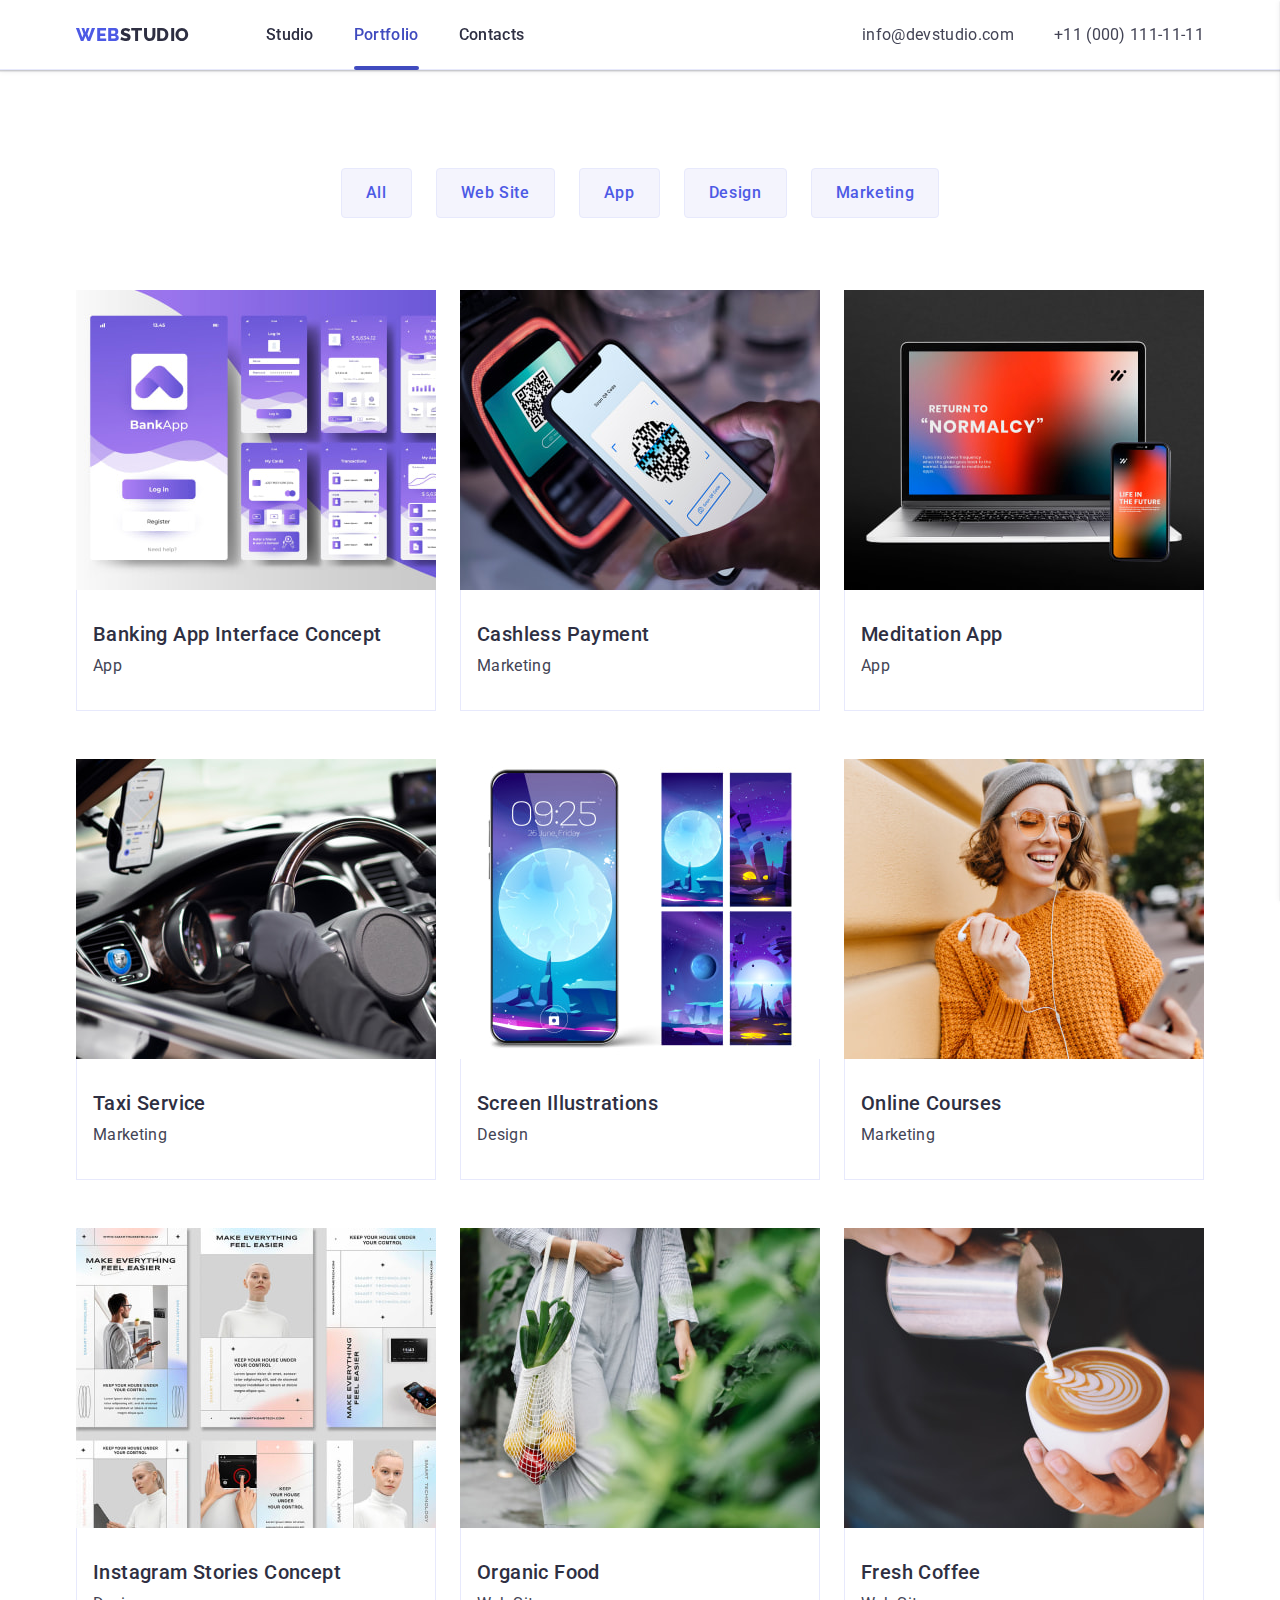
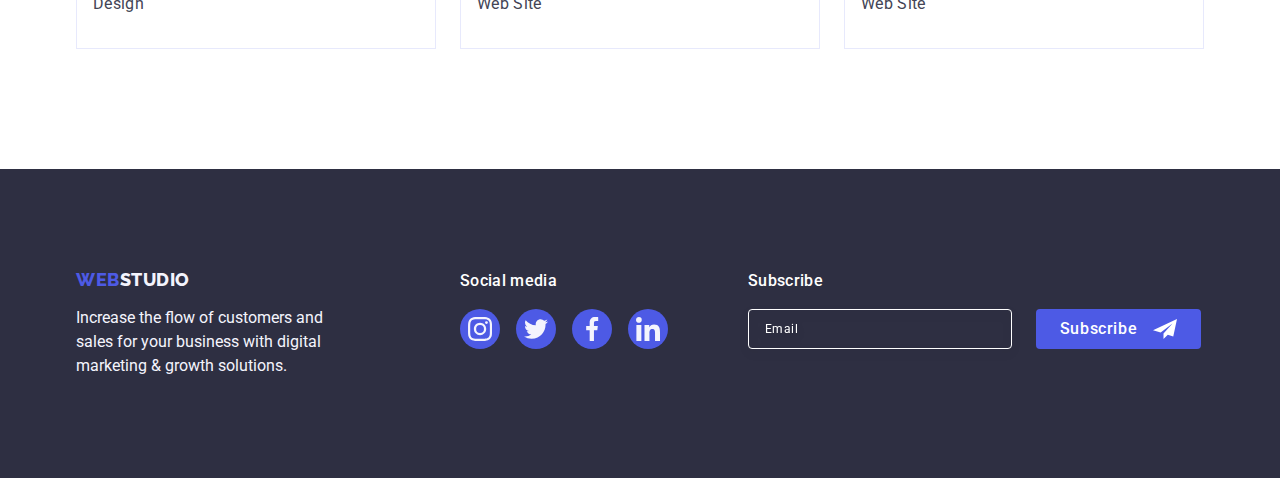
==== commit 2148cdef: "Update portfolio.html" ====
--- a/portfolio.html
+++ b/portfolio.html
@@ -191,55 +191,57 @@
     </main>
     <!-- Footer -->
     <footer class="footer">
-      <div class="container footer-container">
-        <div class="footer-text">
-          <a class="link" href="./index.html">Web<span class="logo-studio">Studio</span></a>
-          <p class="text">Increase the flow of customers and sales for your business with digital marketing & growth solutions.</p>
-        </div>
-        <div class="footer-social">
-          <p class="footer-uppertitle">Social media</p>
-          <ul class="footer-list">
-            <li class="footer-list-item">
-              <a class="footer-link" href="instagram.com">
-                <svg class="footer-icon" width="24" height="24">
-                  <use href="./images/icons.svg#instagram"></use>
+      <div class="container">
+        <div class="footer-container">
+          <div class="footer-text">
+            <a class="link" href="./index.html">Web<span class="logo-studio">Studio</span></a>
+            <p class="text">Increase the flow of customers and sales for your business with digital marketing & growth solutions.</p>
+          </div>
+          <div class="footer-social">
+            <p class="footer-uppertitle">Social media</p>
+            <ul class="footer-list">
+              <li class="footer-list-item">
+                <a class="footer-link" href="instagram.com">
+                  <svg class="footer-icon" width="24" height="24">
+                    <use href="./images/icons.svg#instagram"></use>
+                  </svg>
+                </a>
+              </li>
+              <li class="footer-list-item">
+                <a class="footer-link" href="twitter.com">
+                  <svg class="footer-icon" width="24" height="24">
+                    <use href="./images/icons.svg#twitter"></use>
+                  </svg>
+                </a>
+              </li>
+              <li class="footer-list-item">
+                <a class="footer-link" href="facebook.com">
+                  <svg class="footer-icon" width="24" height="24">
+                    <use href="./images/icons.svg#facebook"></use>
+                  </svg>
+                </a>
+              </li>
+              <li class="footer-list-item">
+                <a class="footer-link" href="linkedin.com">
+                  <svg class="footer-icon" width="24" height="24">
+                    <use href="./images/icons.svg#linkedin"></use>
+                  </svg>
+                </a>
+              </li>
+            </ul>
+          </div>
+          <div class="footer-email-container">
+            <p class="footer-uppertitle">Subscribe</p>
+            <form class="email_form" name="email_form" autocomplete="on">
+              <input class="footer-email" type="email" name="email" placeholder="Email" />
+              <button class="subscribe-btn" type="submit">
+                Subscribe
+                <svg class="subscribe-icon" width="24" height="24">
+                  <use href="./images/icons.svg#subscribe"></use>
                 </svg>
-              </a>
-            </li>
-            <li class="footer-list-item">
-              <a class="footer-link" href="twitter.com">
-                <svg class="footer-icon" width="24" height="24">
-                  <use href="./images/icons.svg#twitter"></use>
-                </svg>
-              </a>
-            </li>
-            <li class="footer-list-item">
-              <a class="footer-link" href="facebook.com">
-                <svg class="footer-icon" width="24" height="24">
-                  <use href="./images/icons.svg#facebook"></use>
-                </svg>
-              </a>
-            </li>
-            <li class="footer-list-item">
-              <a class="footer-link" href="linkedin.com">
-                <svg class="footer-icon" width="24" height="24">
-                  <use href="./images/icons.svg#linkedin"></use>
-                </svg>
-              </a>
-            </li>
-          </ul>
-        </div>
-        <div class="footer-email-container">
-          <p class="footer-uppertitle">Subscribe</p>
-          <form name="email_form">
-            <input class="footer-email" type="email" name="email" placeholder="Email" />
-            <button class="subscribe-btn" type="submit">
-              Subscribe
-              <svg class="subscribe-icon" width="24" height="24">
-                <use href="./images/icons.svg#subscribe"></use>
-              </svg>
-            </button>
-          </form>
+              </button>
+            </form>
+          </div>
         </div>
       </div>
     </footer>
--- a/css/styles.css
+++ b/css/styles.css
@@ -290,8 +290,14 @@
     right: 24px;
     width: 24px;
     height: 24px;
-    /* opacity: 0.1; */
-    border: 1px var(--color-navy-blue);
+    border: 1px solid rgba(46, 47, 66, 0.1);
+    border-radius: 50%;
+    /* background-color: rgba(231, 233, 252, 0.1); */
+}
+
+.menu-close-icon {
+    position: absolute;
+    fill: var(--color-navy-blue);
 }
 
 .mobile-menu {
@@ -323,11 +329,6 @@
     color: var(--color-ocean);
 }
 
-.menu-close-icon {
-    /* position: absolute; */
-    fill: var(--color-navy-blue);
-}
-
 .mobile-footer {
     margin-top: auto;
     flex-direction: column;
@@ -341,9 +342,10 @@
 .mobile-social-container {
     margin-top: auto;
     display: flex;
+    flex-wrap: wrap;
     gap: 56px;
     align-items: center;
-    justify-content: center;
+    justify-content: flex-start;
     list-style: none;
 }
 
@@ -782,8 +784,8 @@
 
 @media screen and (min-width: 768px) {
     .customers-section-item {
-        width: calc((100% - 24px * 2) / 3);
-        height: 88px;
+        width: 168px;
+        /* width: calc((100% - 24px * 2) / 3); */
     }
 }
 
@@ -792,10 +794,9 @@
         padding: 120px 0;
     }
 
-    .customers-section-item {
+    /* .customers-section-item {
         width: calc((100% - 24px * 5) / 6);
-        height: 88px;
-    }
+    } */
 }
 
 /**
@@ -814,7 +815,7 @@
 .footer-container {
     display: flex;
     flex-direction: column;
-    row-gap: 72px;
+    gap: 72px 24px;
 }
 
 .footer .link {
@@ -979,14 +980,13 @@
 
 @media screen and (min-width: 768px) {
 
-    /* .footer {
-        padding-left: 108px;
-    } */
-
     .footer-container {
         flex-wrap: wrap;
         flex-direction: row;
         column-gap: 0;
+        width: 552px;
+        margin-left: auto;
+        margin-right: auto;
     }
 
     .footer .link {
@@ -1015,6 +1015,10 @@
 
     .footer {
         padding: 100px 0;
+    }
+
+    .footer-container {
+        width: 100%;
     }
 
     .footer-text {
@@ -1230,7 +1234,7 @@
     top: 50%;
     left: 50%;
     transform: translate(-50%, -50%) scale(1);
-    width: 408px;
+    width: 392px;
     min-height: 584px;
     background: var(--color-dairy);
     box-shadow: 0px 1px 1px rgba(0, 0, 0, 0.14), 0px 1px 3px rgba(0, 0, 0, 0.12), 0px 2px 1px rgba(0, 0, 0, 0.2);
@@ -1281,6 +1285,18 @@
     transition: fill var(--standart-anim);
 }
 
+@media screen and (max-width: 428px) {
+    .modal {
+        width: calc(100% - (18px * 2));
+    }
+}
+
+@media screen and (min-width: 768px) {
+    .modal {
+        width: 408px;
+    }
+}
+
 /**
   |============================
   | Modal Form
@@ -1300,6 +1316,7 @@
     display: flex;
     flex-direction: column;
     gap: 8px;
+    margin-bottom: 24px;
 }
 
 .modal-form-label {
